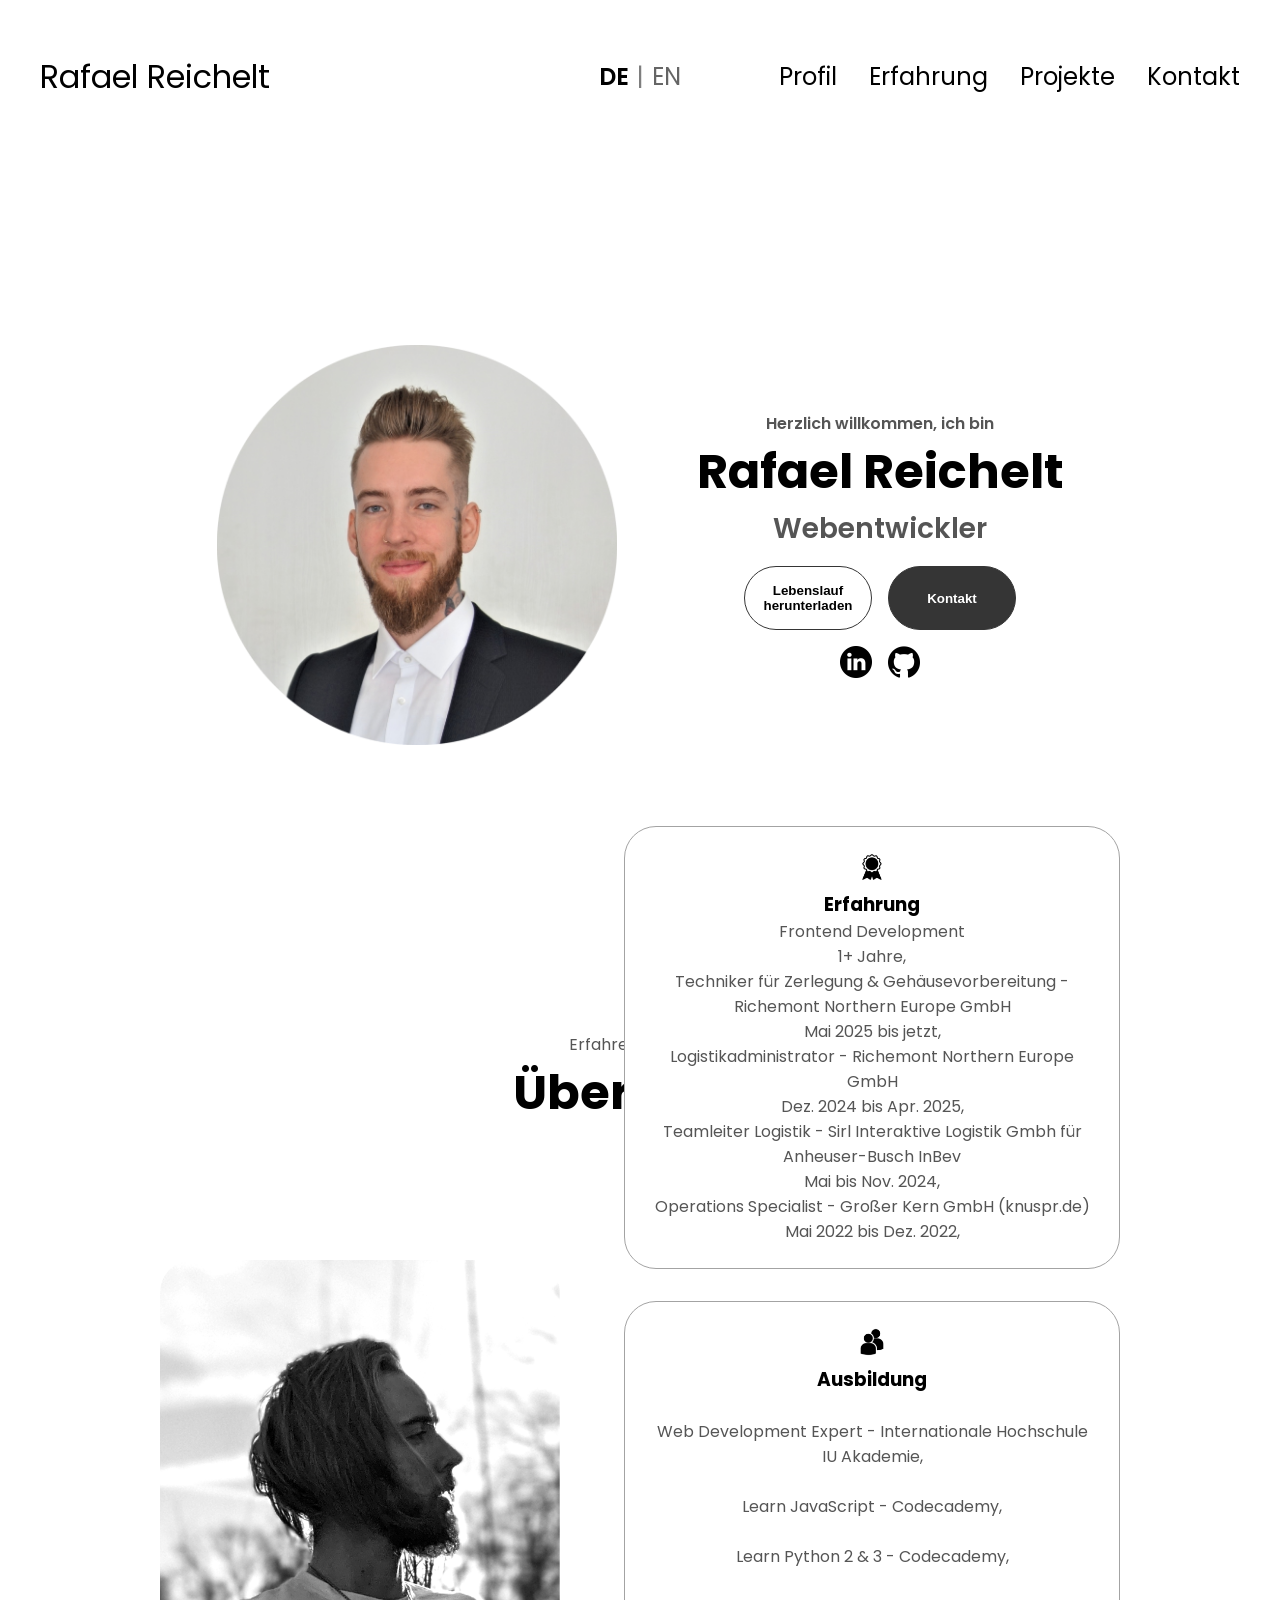
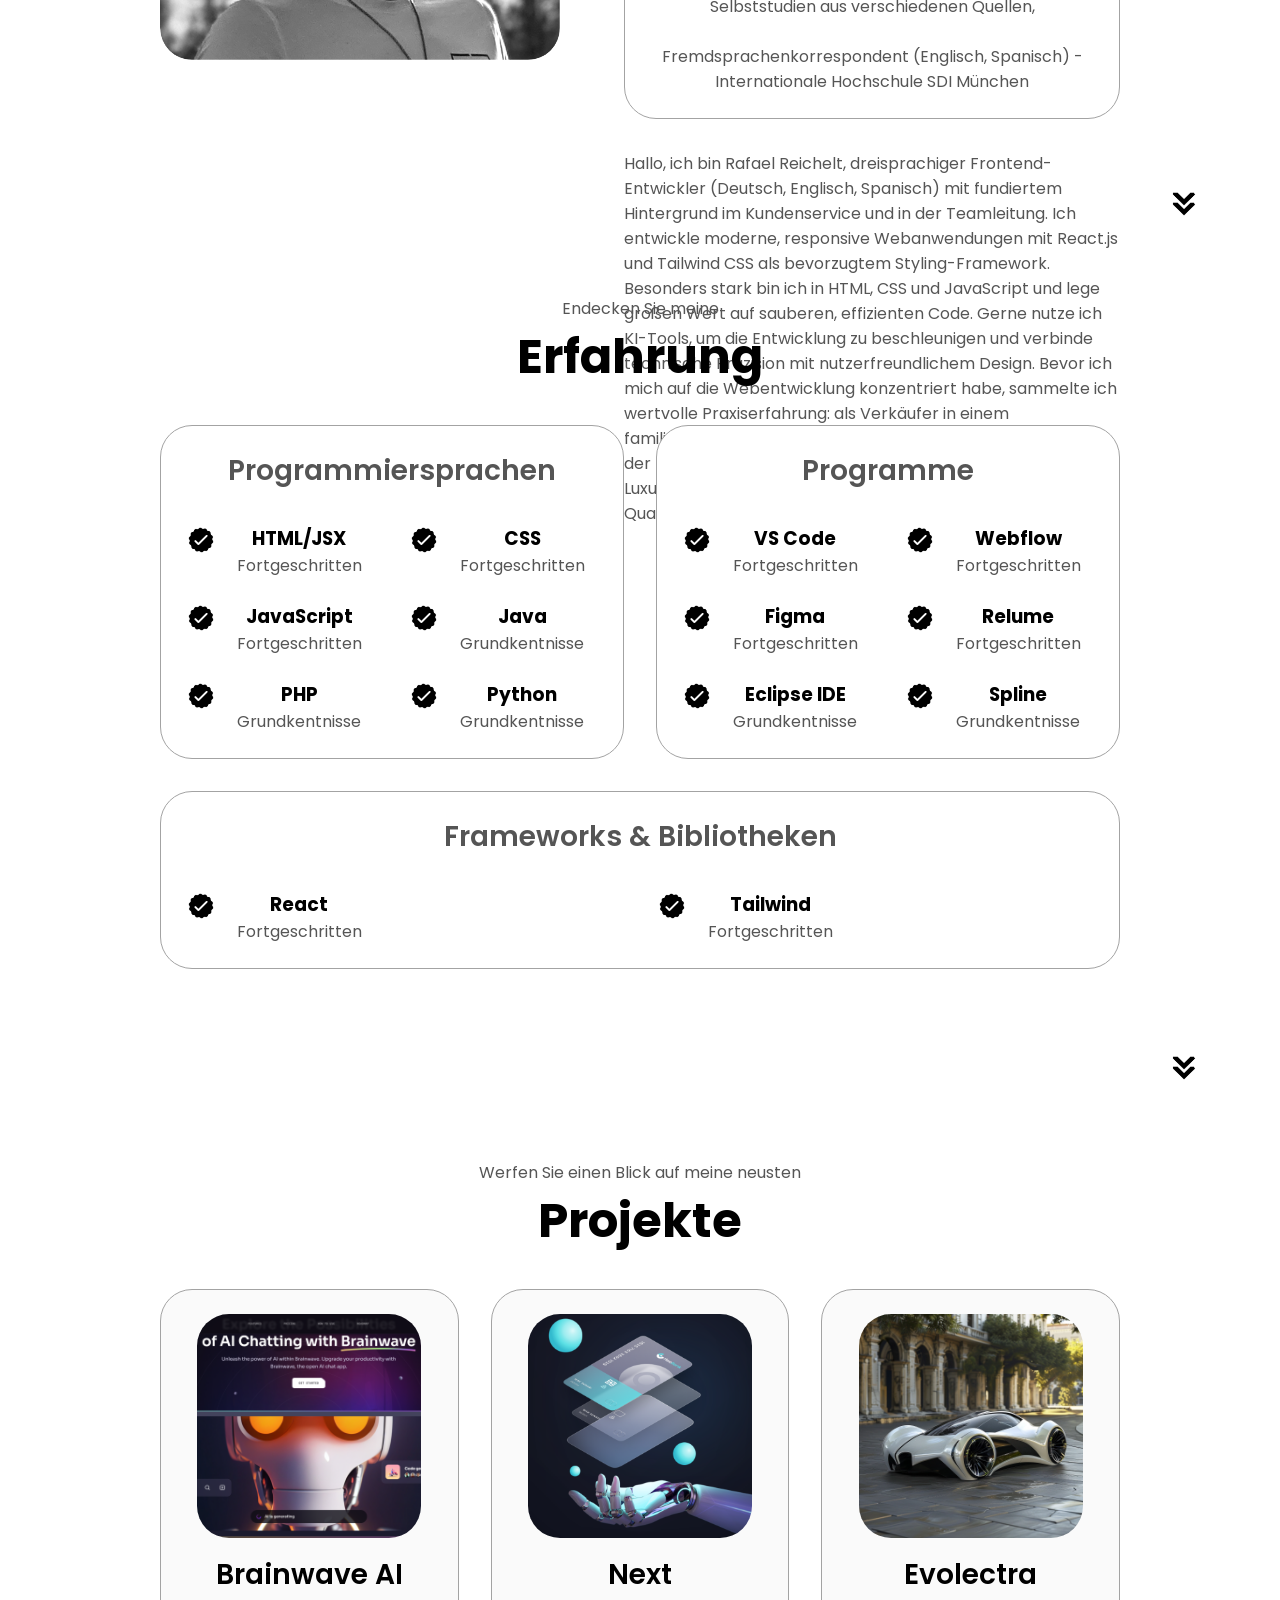
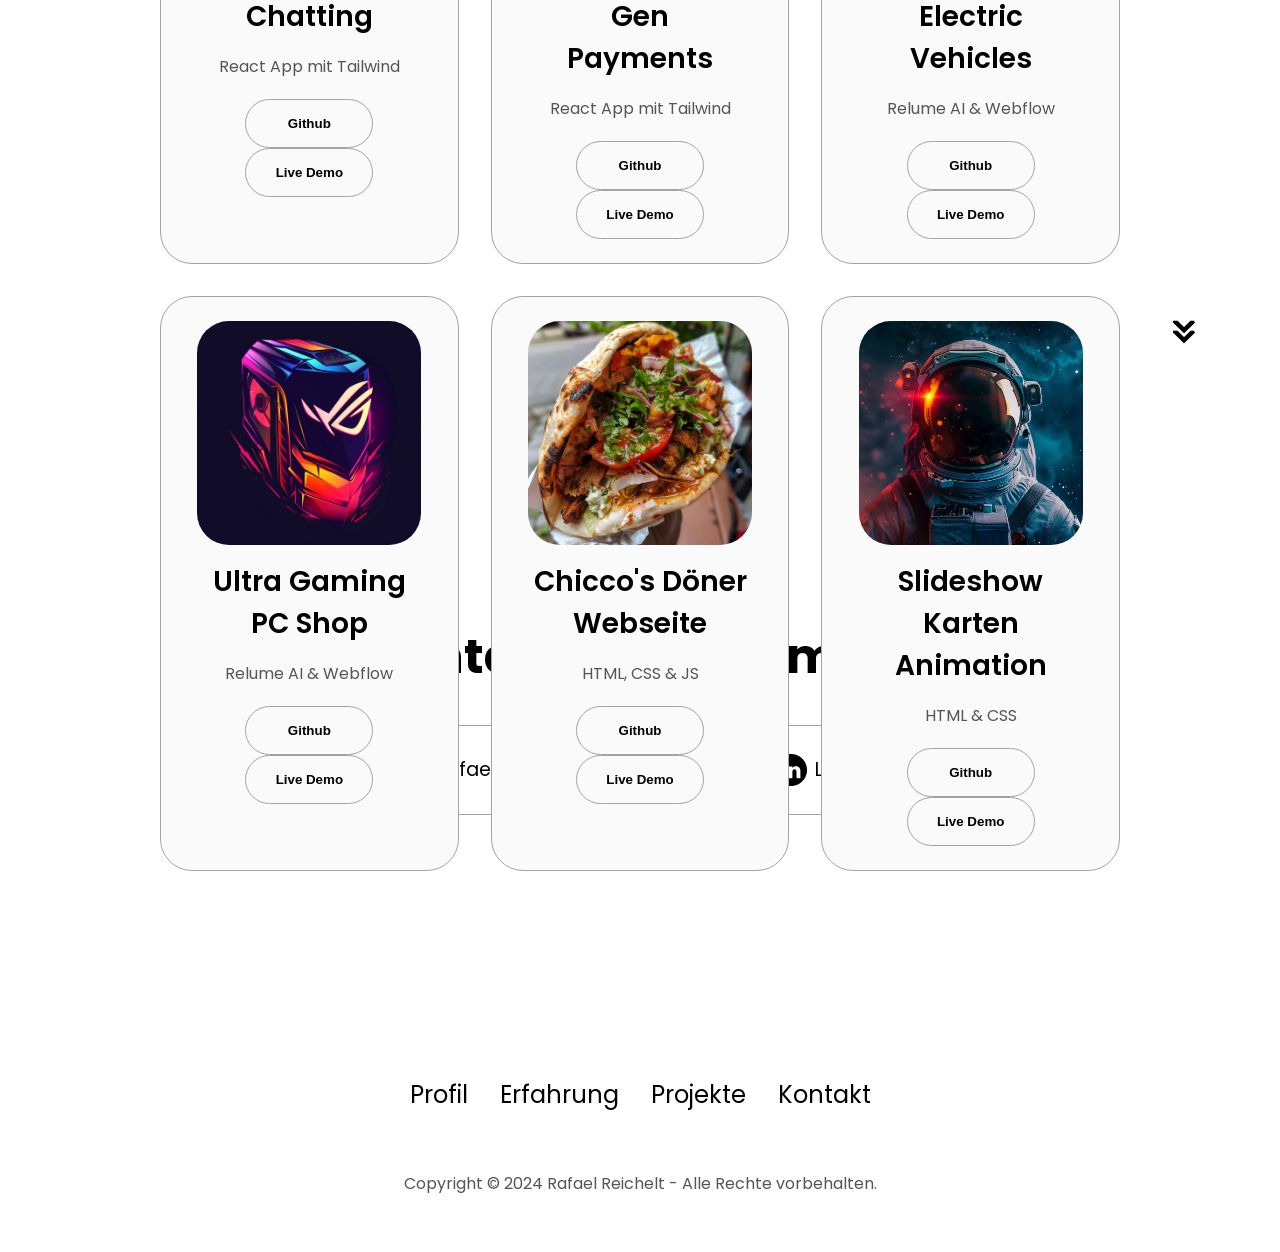
==== index-de.html @ b6e42099 "Update Experience Section DE" ====
<!DOCTYPE html>
<html lang="de">
<head>
    <meta charset="UTF-8">
    <meta name="viewport" content="width=device-width, initial-scale=1.0">
    <title>Mein Portfolio</title>
    <link rel="stylesheet" href="style.css" />
    <link rel="stylesheet" href="mediaqueries.css" />
</head>
<body>
    <nav id="desktop-nav">
        <div class="nav-left">
            <div class="logo">
                <a href="#">Rafael Reichelt</a>            
            </div>
        </div>

        <div class="nav-center">
            <div class="language-switch">
                <a href="index-de.html" class="active">DE</a>
                <span>|</span>
                <a href="index-en.html">EN</a>
            </div>
        </div>

        <div class="nav-right">
            <ul class="nav-links">
                <li><a href="#profile">Profil</a></li>
                <li><a href="#experience">Erfahrung</a></li>
                <li><a href="#projects">Projekte</a></li>
                <li><a href="#contact">Kontakt</a></li>
            </ul>
        </div>
    </nav>
    <nav id="hamburger-nav">
        <div class="nav-top">
            <div class="logo">Rafael Reichelt</div>

            <div class="hamburger-icon" onclick="toggleMenu()">
                <span></span>
                <span></span>
                <span></span>
            </div>
        </div>

        <div class="menu-links">
            <a href="#profile" onclick="toggleMenu()">Profil</a>
            <a href="#experience" onclick="toggleMenu()">Erfahrung</a>
            <a href="#projects" onclick="toggleMenu()">Projekte</a>
            <a href="#contact" onclick="toggleMenu()">Kontakt</a>

            <div class="language-switch">
                <a href="index-de.html">DE</a>
                <span>|</span>
                <a href="index-en.html">EN</a>
            </div>
        </div>
    </nav>
    <section id="profile">
        <div class="section__pic-container">
            <img src="./assets/ProfilBild.png" alt="Rafael Reichelt profile picture">
        </div>
        <div class="section__text">
            <p class="section__text__p1">Herzlich willkommen, ich bin</p>
            <h1 class="title">Rafael Reichelt</h1>
            <p class="section__text__p2">Webentwickler</p>
            <div class="btn-container">
                <button 
                 class="btn btn-color-2" 
                 onclick="window.open('./assets/')"
                 >Lebenslauf herunterladen</button>
                 <button 
                 class="btn btn-color-1" 
                 onclick="location.href='./#contact'"
                 >Kontakt</button>
            </div>
            <div id="socials-container">
                <img 
                src="./assets/linkedin.png" 
                alt="My LinkedIn profile" 
                class="icon" 
                onclick="location.href='https://www.linkedin.com/in/rafael-reichelt-0a33362b8/'">
                <img 
                src="./assets/github.png" 
                alt="My Github profile" 
                class="icon" 
                onclick="location.href='https://github.com/rafar95'">
            </div>
        </div>
    </section>
    <section id="about">
        <p class="section__text__p1">Erfahren Sie mehr</p>
        <h1 class="title">Über mich</h1>
        <div class="section-container">
            <div class="section__pic-container">
                <img 
                src="./assets/ProfilBild2.png" 
                alt="Profile picture"
                class="about-pic">
            </div>
            <div class="about-details-container">
                <div class="about-containers">
                    <div class="details-container">
                        <img 
                        src="./assets/experience.png" 
                        alt="experience icon"
                        class="icon"/>
                        <h3>Erfahrung</h3>
                        <p>Frontend Development<br>1+ Jahre,</p>
                        <p>Techniker für Zerlegung & Gehäusevorbereitung - Richemont Northern Europe GmbH<br>Mai 2025 bis jetzt,</p>
                        <p>Logistikadministrator - Richemont Northern Europe GmbH<br>Dez. 2024 bis Apr. 2025,</p>
                        <p>Teamleiter Logistik - Sirl Interaktive Logistik Gmbh für Anheuser-Busch InBev<br>Mai bis Nov. 2024,</p>
                        <p>Operations Specialist - Großer Kern GmbH (knuspr.de)<br>Mai 2022 bis Dez. 2022,</p>
                    </div>
                    <div class="details-container">
                        <img 
                        src="./assets/education.png" 
                        alt="Education icon"
                        class="icon"/>
                        <h3>Ausbildung</h3><br>
                        <p>Web Development Expert - Internationale Hochschule IU Akademie, <br><br> Learn JavaScript - Codecademy, <br><br> Learn Python 2 & 3 - Codecademy, <br><br> Selbststudien aus verschiedenen Quellen, <br><br> Fremdsprachenkorrespondent (Englisch, Spanisch) - Internationale Hochschule SDI München</p>
                    </div>
                </div>
                <div class="text-container">
                    <p>Hallo, ich bin Rafael Reichelt, dreisprachiger Frontend-Entwickler (Deutsch, Englisch, Spanisch) mit fundiertem Hintergrund im Kundenservice und in der Teamleitung. 
                        Ich entwickle moderne, responsive Webanwendungen mit React.js und Tailwind CSS als bevorzugtem Styling-Framework. 
                        Besonders stark bin ich in HTML, CSS und JavaScript und lege großen Wert auf sauberen, effizienten Code. 
                        Gerne nutze ich KI-Tools, um die Entwicklung zu beschleunigen und verbinde technische Präzision mit nutzerfreundlichem Design.
                        Bevor ich mich auf die Webentwicklung konzentriert habe, sammelte ich wertvolle Praxiserfahrung: als Verkäufer in einem familiengeführten Unternehmen in München, 
                        als Teamleiter in der Logistik und derzeit als Techniker in der Reparatur von Luxusuhren bei Richemont - mit höchstem Anspruch an Qualität und Präzision.</p>
                </div>
            </div>
        </div>
        <img 
        src="./assets/arrow.png" 
        alt="Arrow icon" 
        class="icon arrow"
        onclick="location.href='#experience'"
        />
    </section>
    <section id="experience">
        <p class="section__text__p1">Endecken Sie meine</p>
        <h1 class="title">Erfahrung</h1>
        <div class="experience-details-container">
            <div class="about-containers">
                <div class="details-container">
                    <h2 class="experience-sub-title">Programmiersprachen</h2>
                    <div class="article-container">
                        <article>
                            <img 
                            src="./assets/checkmark.png" 
                            alt="Experience icon"
                            class="icon"
                            >
                            <div>
                                <h3>HTML/JSX</h3>
                                <p>Fortgeschritten</p>
                            </div>
                        </article>
                        <article>
                            <img 
                            src="./assets/checkmark.png" 
                            alt="Experience icon"
                            class="icon"
                            >
                            <div>
                                <h3>CSS</h3>
                                <p>Fortgeschritten</p>
                            </div>
                        </article>
                        <article>
                            <img 
                            src="./assets/checkmark.png" 
                            alt="Experience icon"
                            class="icon"
                            >
                            <div>
                                <h3>JavaScript</h3>
                                <p>Fortgeschritten</p>
                            </div>
                        </article>
                        <article>
                            <img 
                            src="./assets/checkmark.png" 
                            alt="Experience icon"
                            class="icon"
                            >
                            <div>
                                <h3>Java</h3>
                                <p>Grundkentnisse</p>
                            </div>
                        </article>
                        <article>
                            <img 
                            src="./assets/checkmark.png" 
                            alt="Experience icon"
                            class="icon"
                            >
                            <div>
                                <h3>PHP</h3>
                                <p>Grundkentnisse</p>
                            </div>
                        </article>
                        <article>
                            <img 
                            src="./assets/checkmark.png" 
                            alt="Experience icon"
                            class="icon"
                            >
                            <div>
                                <h3>Python</h3>
                                <p>Grundkentnisse</p>
                            </div>
                        </article>
                    </div>
                </div>
                <div class="details-container">
                    <h2 class="experience-sub-title">Programme</h2>
                    <div class="article-container">
                        <article>
                            <img 
                            src="./assets/checkmark.png" 
                            alt="Experience icon"
                            class="icon"
                            >
                            <div>
                                <h3>VS Code</h3>
                                <p>Fortgeschritten</p>
                            </div>
                        </article>
                        <article>
                            <img 
                            src="./assets/checkmark.png" 
                            alt="Experience icon"
                            class="icon"
                            >
                            <div>
                                <h3>Webflow</h3>
                                <p>Fortgeschritten</p>
                            </div>
                        </article>
                        <article>
                            <img 
                            src="./assets/checkmark.png" 
                            alt="Experience icon"
                            class="icon"
                            >
                            <div>
                                <h3>Figma</h3>
                                <p>Fortgeschritten</p>
                            </div>
                        </article>
                        <article>
                            <img 
                            src="./assets/checkmark.png" 
                            alt="Experience icon"
                            class="icon"
                            >
                            <div>
                                <h3>Relume</h3>
                                <p>Fortgeschritten</p>
                            </div>
                        </article>
                        <article>
                            <img 
                            src="./assets/checkmark.png" 
                            alt="Experience icon"
                            class="icon"
                            >
                            <div>
                                <h3>Eclipse IDE</h3>
                                <p>Grundkentnisse</p>
                            </div>
                        </article>
                        <article>
                            <img 
                            src="./assets/checkmark.png" 
                            alt="Experience icon"
                            class="icon"
                            >
                            <div>
                                <h3>Spline</h3>
                                <p>Grundkentnisse</p>
                            </div>
                        </article>
                    </div>
                </div>
                <div class="details-container">
                    <h2 class="experience-sub-title">Frameworks & Bibliotheken</h2>
                    <div class="article-container">
                        <article>
                            <img 
                            src="./assets/checkmark.png" 
                            alt="Experience icon"
                            class="icon"
                            >
                            <div>
                                <h3>React</h3>
                                <p>Fortgeschritten</p>
                            </div>
                        </article>
                        <article>
                            <img 
                            src="./assets/checkmark.png" 
                            alt="Experience icon"
                            class="icon"
                            >
                            <div>
                                <h3>Tailwind</h3>
                                <p>Fortgeschritten</p>
                            </div>
                        </article>
                    </div>
                </div>
            </div>
        </div>
        <img 
        src="./assets/arrow.png" 
        alt="Arrow icon" 
        class="icon arrow"
        onclick="location.href='#projects'"/>
    </section>
    <section id="projects">
        <p class="section__text__p1">Werfen Sie einen Blick auf meine neusten</p>
        <h1 class="title">Projekte</h1>
        <div class="experience-details-container">
            <div class="about-containers">
                <div class="details-container-project color-container">
                    <div class="article-container">
                        <img 
                        src="./assets/Brainwave.png" 
                        alt="Project 1" 
                        class="project-img"
                        />
                    </div>
                    <h2 class="experience-sub-title project-title">Brainwave AI Chatting</h2>
                    <p class="ki-text">React App mit Tailwind</p>
                    <div class="button-container">
                        <button class="btn btn-color-2 project-btn" 
                        onclick="location.href='https://github.com/rafar95/React_Project'">
                            Github
                        </button>
                        <button class="btn btn-color-2 project-btn" 
                        onclick="location.href='https://brainwave-by-rafael.de/'">
                            Live Demo
                        </button>
                    </div>
                    </div>
                <div class="details-container-project color-container">
                    <div class="article-container">
                        <img 
                        src="./assets/NexGenPayments.png" 
                        alt="Project 1" 
                        class="project-img"
                        />
                    </div>
                    <h2 class="experience-sub-title project-title">Next <br>Gen<br> Payments</h2>
                    <p class="ki-text">React App mit Tailwind</p>
                    <div class="button-container">
                        <button class="btn btn-color-2 project-btn" 
                        onclick="location.href='https://github.com/rafar95/React_Project'">
                            Github
                        </button>
                        <button class="btn btn-color-2 project-btn" 
                        onclick="location.href='https://rafael-reichelt.de/'">
                            Live Demo
                        </button>
                    </div>
                    </div>
                <div class="details-container-project color-container">
                    <div class="article-container">
                        <img 
                        src="./assets/evolectra.webp" 
                        alt="Project 1" 
                        class="project-img"
                        />
                    </div>
                    <h2 class="experience-sub-title project-title">Evolectra Electric Vehicles</h2>
                    <p class="ki-text">Relume AI & Webflow</p>
                    <div class="button-container">
                        <button class="btn btn-color-2 project-btn" 
                        onclick="location.href='https://github.com/rafar95/Relume-AI-PC-Shop'">
                            Github
                        </button>
                        <button class="btn btn-color-2 project-btn" 
                        onclick="location.href='https://evolectra.de/'">
                            Live Demo
                        </button>
                    </div>
                    </div>
                <div class="details-container-project color-container">
                <div class="article-container">
                    <img 
                    src="./assets/Shop.webp" 
                    alt="Project 1" 
                    class="project-img"
                    />
                </div>
                <h2 class="experience-sub-title project-title">Ultra Gaming PC Shop</h2>
                <p class="ki-text">Relume AI & Webflow</p>
                <div class="button-container">
                    <button class="btn btn-color-2 project-btn" 
                    onclick="location.href='https://github.com/rafar95/Relume-AI-PC-Shop'">
                        Github
                    </button>
                    <button class="btn btn-color-2 project-btn" 
                    onclick="location.href='https://ultragaming.shop/'">
                        Live Demo
                    </button>
                </div>
                </div>
                <div class="details-container-project color-container">
                    <div class="article-container">
                        <img 
                        src="./assets/Kebab.webp" 
                        alt="Project 1" 
                        class="project-img"
                        />
                    </div>
                    <h2 class="experience-sub-title project-title">Chicco's Döner Webseite</h2>
                    <p class="ki-text">HTML, CSS & JS</p>
                    <div class="button-container">
                        <button class="btn btn-color-2 project-btn" 
                        onclick="location.href='https://github.com/rafar95/doener-shop'">
                            Github
                        </button>
                        <button class="btn btn-color-2 project-btn" 
                        onclick="location.href='https://test-doener.netlify.app/'">
                            Live Demo
                        </button>
                    </div>
                </div>
                <div class="details-container-project color-container">
                <div class="article-container">
                    <img 
                    src="./assets/Astro.jpg" 
                    alt="Project 2" 
                    class="project-img"
                    />
                </div>
                <h2 class="experience-sub-title project-title">Slideshow Karten Animation</h2>
                <p class="animation">HTML & CSS</p>
                <div class="button-container">
                    <button class="btn btn-color-2 project-btn" 
                    onclick="location.href='https://github.com/rafar95/Slide-Show-Website'">
                        Github
                    </button>
                    <button class="btn btn-color-2 project-btn" 
                    onclick="location.href='https://slideshow-project.netlify.app/'">
                        Live Demo
                    </button>
                </div>
                </div>
            </div>
        </div>
        <img 
        src="./assets/arrow.png" 
        alt="Arrow icon" 
        class="icon arrow"
        onclick="location.href='#contact'"
        />
    </section>
    <section id="contact">
        <p class="section__text__p1">Setzen Sie sich in Verbindung</p>
        <h1 class="title">Kontaktieren Sie mich</h1>
        <div class="contact-info-upper-container">
            <div class="contact-info-container">
                <img 
                src="./assets/email.png"
                alt="Email icon" 
                class="icon contact-icon email-icon"
                />
                <p><a href="mailto:examplemail@gmail.com">rafael.reichelt@protonmail.com</a></p>
            </div>
            <div class="contact-info-container">
                <img 
                src="./assets/linkedin.png"
                alt="LinkedIn icon" 
                class="icon contact-icon"
                />
                <p><a href="https://www.linkedin.com/in/rafael-reichelt-0a33362b8/">LinkedIn</a></p>
            </div>
        </div>
    </section>
    <footer>
        <nav>
            <div class="nav-links-container">
                <ul class="nav-links">
                    <li><a href="#about">Profil</a></li>
                    <li><a href="#experience">Erfahrung</a></li>
                    <li><a href="#projects">Projekte</a></li>
                    <li><a href="#contact">Kontakt</a></li>
                </ul>
            </div>
        </nav>
        <p>Copyright &#169; 2024 Rafael Reichelt - Alle Rechte vorbehalten.</p>
    </footer>
    <script src="script.js"></script> 
</body>
</html>
---- style.css ----
/* GENERAL */

@import url('https://fonts.googleapis.com/css2?family=Poppins:wght@300;400;500;600&display=swap');

* {
    margin: 0;
    padding: 0;
}

body {
    font-family: "Poppins", sans-serif;
}

html {
    scroll-behavior: smooth;
}

p {
    color: rgb(85, 85, 85);
}

/* TRANSITION */

a, 
.btn {
    transition: all 300ms ease;
}

/* DESKTOP NAV */

nav {
  display: grid;
  grid-template-columns: 1fr auto 1fr;
  align-items: center;
  height: 17vh;
  padding: 0 40px;
}

.nav-left,
.nav-center,
.nav-right {
  display: flex;
  align-items: center;
  height: 100%;
}

.nav-left {
  justify-self: start;
}

.nav-center {
  justify-self: center;
}

.nav-right {
  justify-self: end;
}

.logo {
  display: flex;
  align-items: center;
  height: 100%;
  font-size: 2rem;
}

.logo a {
  display: flex;
  align-items: center;
  height: 100%;
  text-decoration: none;
  color: black;
}

.nav-links {
  display: flex;
  align-items: center;
  gap: 2rem;
  list-style: none;
  font-size: 1.5rem;
  height: 100%;
}

.nav-links li {
  display: flex;
  align-items: center;
  height: 100%;
}

.nav-links a {
  display: flex;
  align-items: center;
  height: 100%;
}

.language-switch {
  display: flex;
  align-items: center;
  gap: 8px;
  font-size: 1.5rem;
  height: 100%;
}

.language-switch span {
  opacity: 0.5;
}

.language-switch a {
  display: flex;
  align-items: center;
  height: 100%;
  text-decoration: none;
  color: black;
  opacity: 0.6;
  transition: 0.2s;
}

.language-switch a:hover {
  color: grey;
}

.language-switch a.active {
  opacity: 1;
  font-weight: 600;
}

a {
  color: black;
  text-decoration: none;
}

a:hover {
  color: grey;
  text-decoration: underline;
  text-underline-offset: 1rem;
  text-decoration-color: rgb(181,181,181);
}

.nav-left a:hover {
  color: black;
  text-decoration: none;
}

#hamburger-nav {
  display: none;
}

/* Hamburger Nav */

#hamburger-nav .nav-top {
  display: flex;
  justify-content: space-between;
  align-items: center;
  width: 100%;
  padding: 20px;
  box-sizing: border-box;
}

#hamburger-nav .logo {
  font-size: 1.5rem;
  white-space: nowrap;
}

.hamburger-icon {
  display: flex;
  flex-direction: column;
  justify-content: space-between;
  height: 20px;
  width: 25px;
  cursor: pointer;
  margin-left: auto; /* 🔥 sorgt für rechtsbündig */
}

.hamburger-icon span {
  width: 100%;
  height: 2px;
  background-color: black;
  transition: all 0.3s ease-in-out;
}

.menu-links {
  position: absolute;   /* 🔥 wichtig */
  top: 70px;            /* unter Navbar */
  right: 0;

  display: flex;
  flex-direction: column;
  align-items: center;
  gap: 1.2rem;

  background: white;
  width: 100%;

  max-height: 0;
  overflow: hidden;
  transition: max-height 0.3s ease-in-out;

  padding: 0;

  z-index: 999;         /* 🔥 DAS ist der Fix */
}

.menu-links.open {
  max-height: 500px;
  padding: 20px 0;
}

.menu-links a {
  font-size: 1.3rem;
  text-decoration: none;
  color: black;
}

.menu-links .language-switch {
  display: flex;
  gap: 8px;
  margin-top: 10px;
}

.menu-links .language-switch a {
  opacity: 0.6;
}

.menu-links .language-switch a.active {
  opacity: 1;
  font-weight: 600;
}

.hamburger-icon.open span:first-child {
  transform: rotate(45deg) translate(5px, 5px);
}

.hamburger-icon.open span:nth-child(2) {
  opacity: 0;
}

.hamburger-icon.open span:last-child {
  transform: rotate(-45deg) translate(5px, -5px);
}

section {
    padding-top: 4vh;
    height: 96vh;
    margin: 0 10rem;
    box-sizing: border-box;
    min-height: fit-content;
}

.section-container {
    display: flex;
}

/* PROFILE SECTION */

#profile {
    display: flex;
    justify-content: center;
    gap: 5rem;
    height: 80vh;
}

.section__pic-container {
    display: flex;
    height: 400px;
    width: 400px;
    margin: auto 0;
}

.section__text {
    align-self: center;
    text-align: center;
}

.section__text p {
    font-weight: 600;
}

.section__text__p1 {
    text-align: center;
}

.section__text__p2 {
    font-size: 1.75rem;
    margin-bottom: 1rem;
}

.title {
    font-size: 3rem;
    text-align: center;
}

#socials-container {
    display: flex;
    justify-content: center;
    margin-top: 1rem;
    gap: 1rem;
}

/* ICONS */

.icon {
    cursor: pointer;
    height: 2rem;
}

/* BUTTONS */

.btn-container {
    display: flex;
    justify-content: center;
    gap: 1rem;
}

.btn {
    font-weight: 600;
    transform: all 300 ms ease;
    padding: 1rem;
    width: 8rem;
    border-radius: 2rem;
}

.btn-color-1, .btn-color-2 {
    border: rgb(53, 53, 53) 0.1rem solid;
}

.btn-color-1:hover,
.btn-color-2:hover {
    cursor: pointer;
}

.btn-color-1,
.btn-color-2:hover {
    background: rgb(53, 53, 53);
    color: white;
}

.btn-color-1:hover {
    background: rgb(109, 106, 106);
}
.btn-color-2 {
    background: none;
}

.btn-color-2:hover {
    border: rgb(255, 255, 255) 0.1rem solid;
}

.btn-container {
    gap: 1rem;
}

/* ABOUT SECTION */

#about {
    position: relative;
}

.about-containers {
    gap: 2rem;
    margin-bottom: 2rem;
    margin-top: 2rem;
}

.about-details-container {
    justify-content: center;
    flex-direction: column;
}

.about-containers, .about-details-container {
    display: flex;
}

.about-pic {
    border-radius: 2rem;
}

.arrow {
    position: absolute;
    right: -5rem;
    bottom: 2.5rem;
}

.details-container {
    padding: 1.5rem;
    flex: 1;
    background: white;
    border-radius: 2rem;
    border: rgb(53, 53, 53) 0.1rem solid;
    border-color: rgb(163, 163, 163);
    text-align: center;
}

.details-container-project {
    padding: 1.5rem;
    flex: 1;
    background: white;
    border-radius: 2rem;
    border: rgb(53, 53, 53) 0.1rem solid;
    border-color: rgb(163, 163, 163);
    text-align: center;
}

.details-container-project:hover {
    background-color: #e0e0e0;
}

.section-container {
    gap: 4rem;
    height: 80%;
}

.section__pic-container {
    height: 400px;
    width: 400px;
    margin: auto 0;
}

/* EXPERIENCE SECTION */

#experience {
    position: relative;
}

.experience-sub-title {
    color: rgb(85, 85, 85);
    font-weight: 600;
    font-size: 1.75rem;
    margin-bottom: 2rem;
}

.experience-details-container {
    display: flex;
    justify-content: center;
    flex-direction: column;
}

#experience .article-container {
    display: grid;
    grid-template-columns: repeat(2, 1fr);
    gap: 1.5rem 2rem;
}

#projects .article-container {
    display: flex;
    justify-content: center;
    align-items: center;
}

.project-img {
    display: block;
    margin: 0 auto;
}

article {
    display: flex;
    gap: 0.75rem;
    width: 100%;
}

article .icon {
    cursor: default;
}

article div {
    min-width: 140px;
}
/* PROJECTS SECTION */

#projects {
    position: relative;
}

.color-container {
    border-color: rgb(163, 163, 163);
    background: rgb(250, 250, 250);
}

.project-img {
    border-radius: 2rem;
    width: 90%;
    height: 90%;
}

.project-title {
    margin: 1rem;
    color: black;
}

.project-btn {
    color: black;
    border-color: rgb(163, 163, 163);
}

.ki-text {
    margin-bottom: 20px;
}

.animation {
    margin-bottom: 20px;
}

.spline-text {
    margin-bottom: 20px;
}

/* CONTACT */

#contact {
    display: flex;
    justify-content: center;
    flex-direction: column;
    height: 70vh;
}

.contact-info-upper-container {
    display: flex;
    justify-content: center;
    border-radius: 2rem;
    border: rgb(53, 53, 53) 0.1rem solid;
    border-color: rgb(163, 163, 163);
    background: (250, 250, 250);
    margin: 2rem auto;
    padding: 0.5rem;
}

.contact-info-container {
    display: flex;
    align-items: center;
    justify-content: center;
    gap: 0.5rem;
    margin: 1rem;
}

.contact-info-container {
    font-size: larger;
}

.contact-icon {
    cursor: default;
}

.email-icon {
    height: 2.5rem;
}

/* FOOTER SECTION */

footer {
    height: 26vh;
    margin: 0 1rem;
}

footer p {
    text-align: center;
}

footer nav {
  display: flex;
  justify-content: center;
}
---- mediaqueries.css ----
@media screen and (max-width: 1400px) {
    #profile {
        height: 83vh;
        margin-bottom: 6rem;
    }
    .about-containers {
        flex-wrap: wrap;
    }
}

@media screen and (max-width: 1200px) {
    #desktop-nav {
        display: none;
    }
    #hamburger-nav {
        display: block;
    }
    #experience, .experience-details-container {
        margin-top: 2rem;
    }
    #profile, .section-container {
        display: block;
    }
    .arrow {
        display: none;
    }
    section, .section-container {
        height: fit-content;
    }
    section {
        margin: 0 5%;
    }
    .section__pic-container {
        width: 275px;
        height: 275px;
        margin: 0 auto 2rem;
    }
    .about-containers {
        margin-top: 0;
    }
}

@media screen and (max-width: 600px) {
    #contact, footer {
        height: 40vh;
    }
    #profile {
        height: 83vh;
        margin-bottom: 0;
    }
    article {
        font-size: 1rem;
    }
    footer nav {
        height: fit-content;
        margin-bottom: 2rem;
    }
    .about-containers, .contact-info-upper-container, .btn-container {
        flex-wrap: wrap;
    }
    .contact-info-container {
        margin: 0;
    }
    .contact-info-container p, .nav-links li a {
        font-size: 1rem;
    }
    .experience-sub-title {
        font-size: 1.25rem;
    }
    .logo {
        font-size: 1.5rem;
    }
    .nav-links {
        flex-direction: column;
        gap: 0.5rem;
        text-align: center;
    }
    .section__pic-container {
        width: auto;
        height: 46vw;
        justify-content: center;
    }
    .section__text__p2 {
        font-size: 1.25rem;
    }
    .title {
        font-size: 2rem;
    }
    .text-container {
        text-align: justify;
    }
}
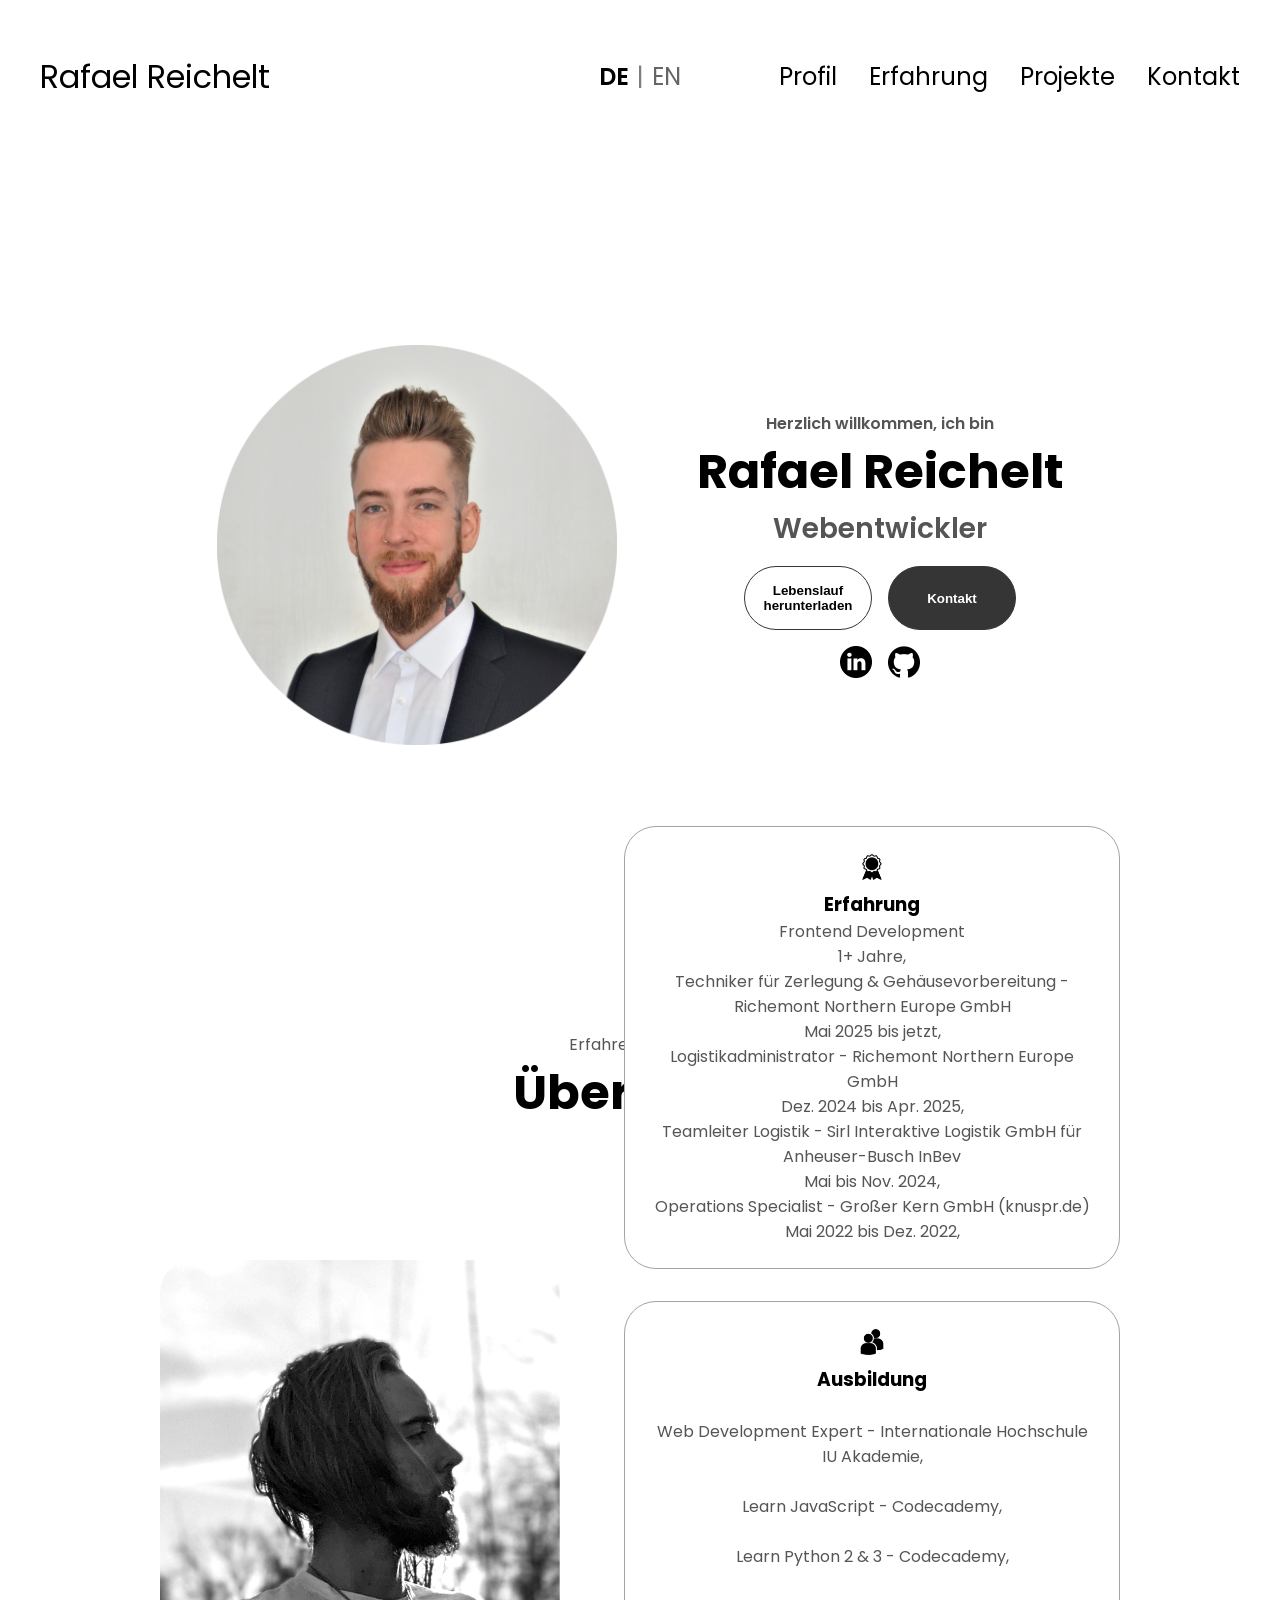
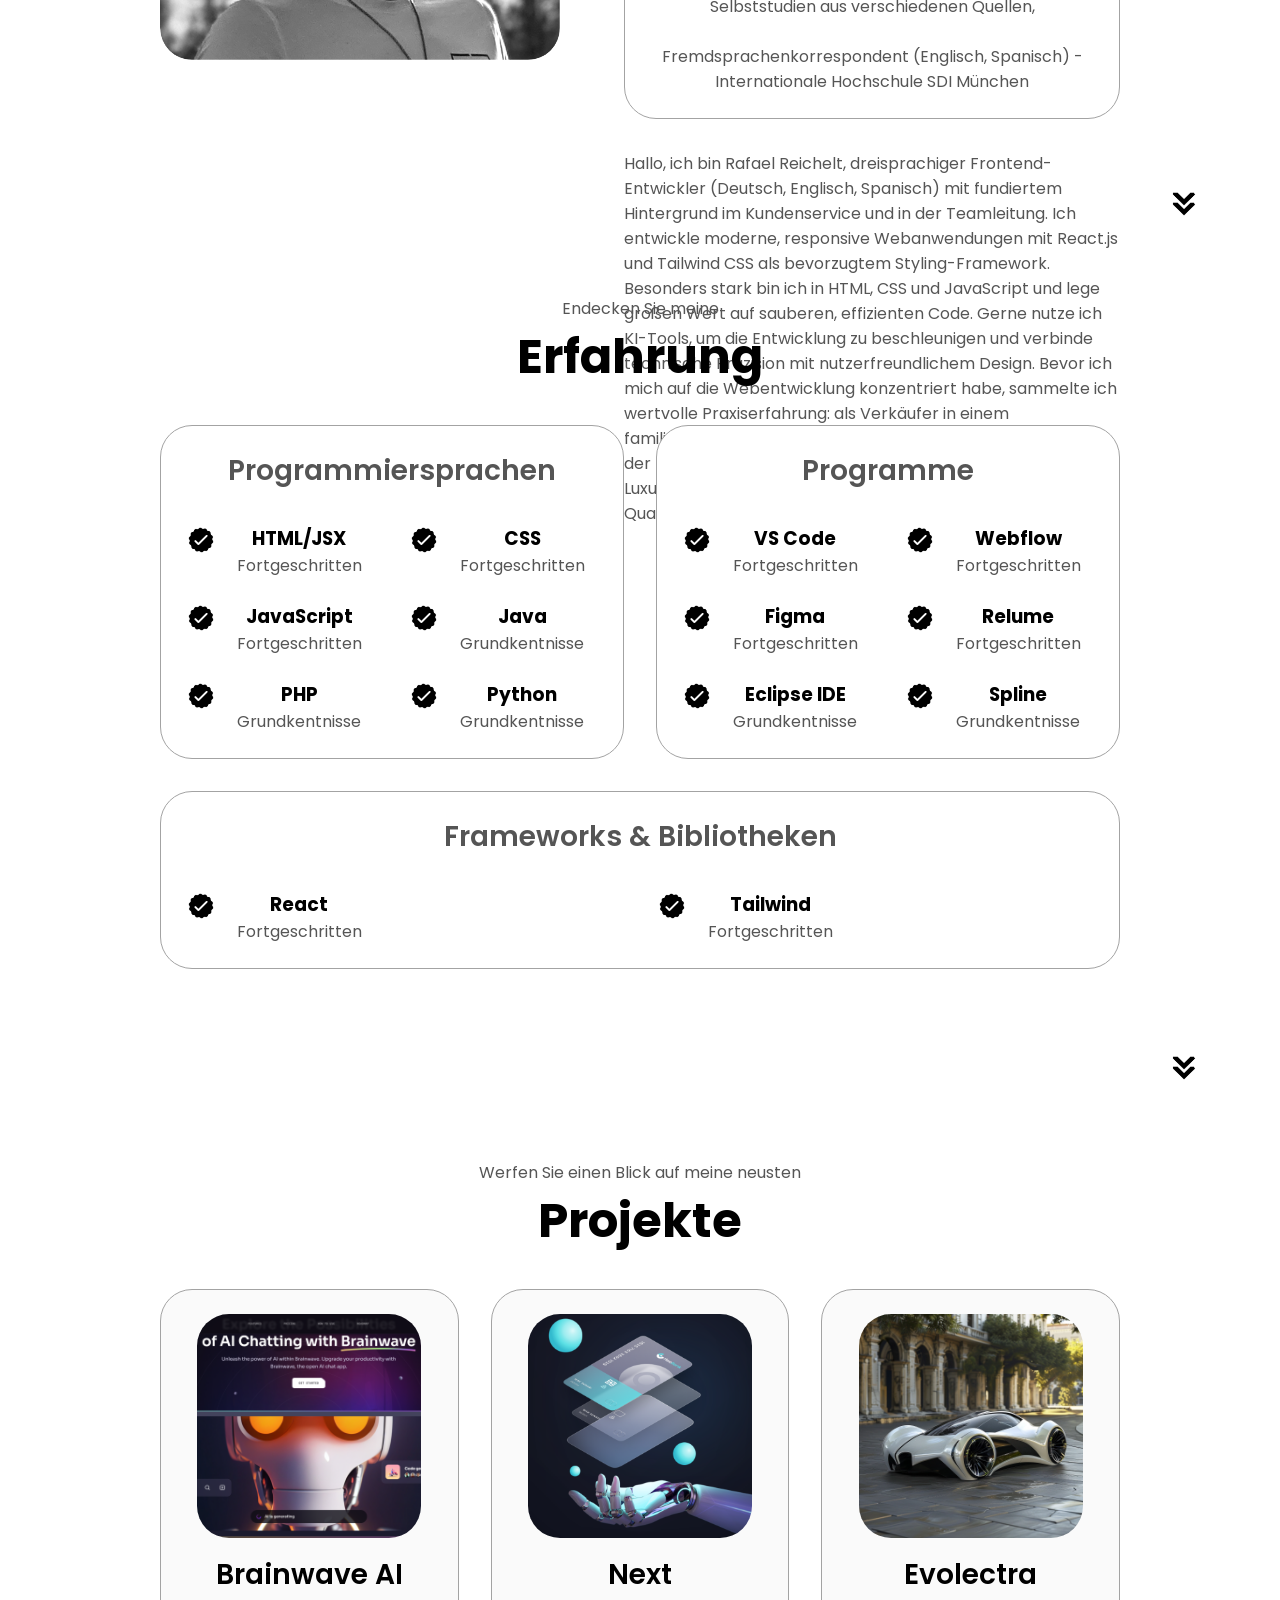
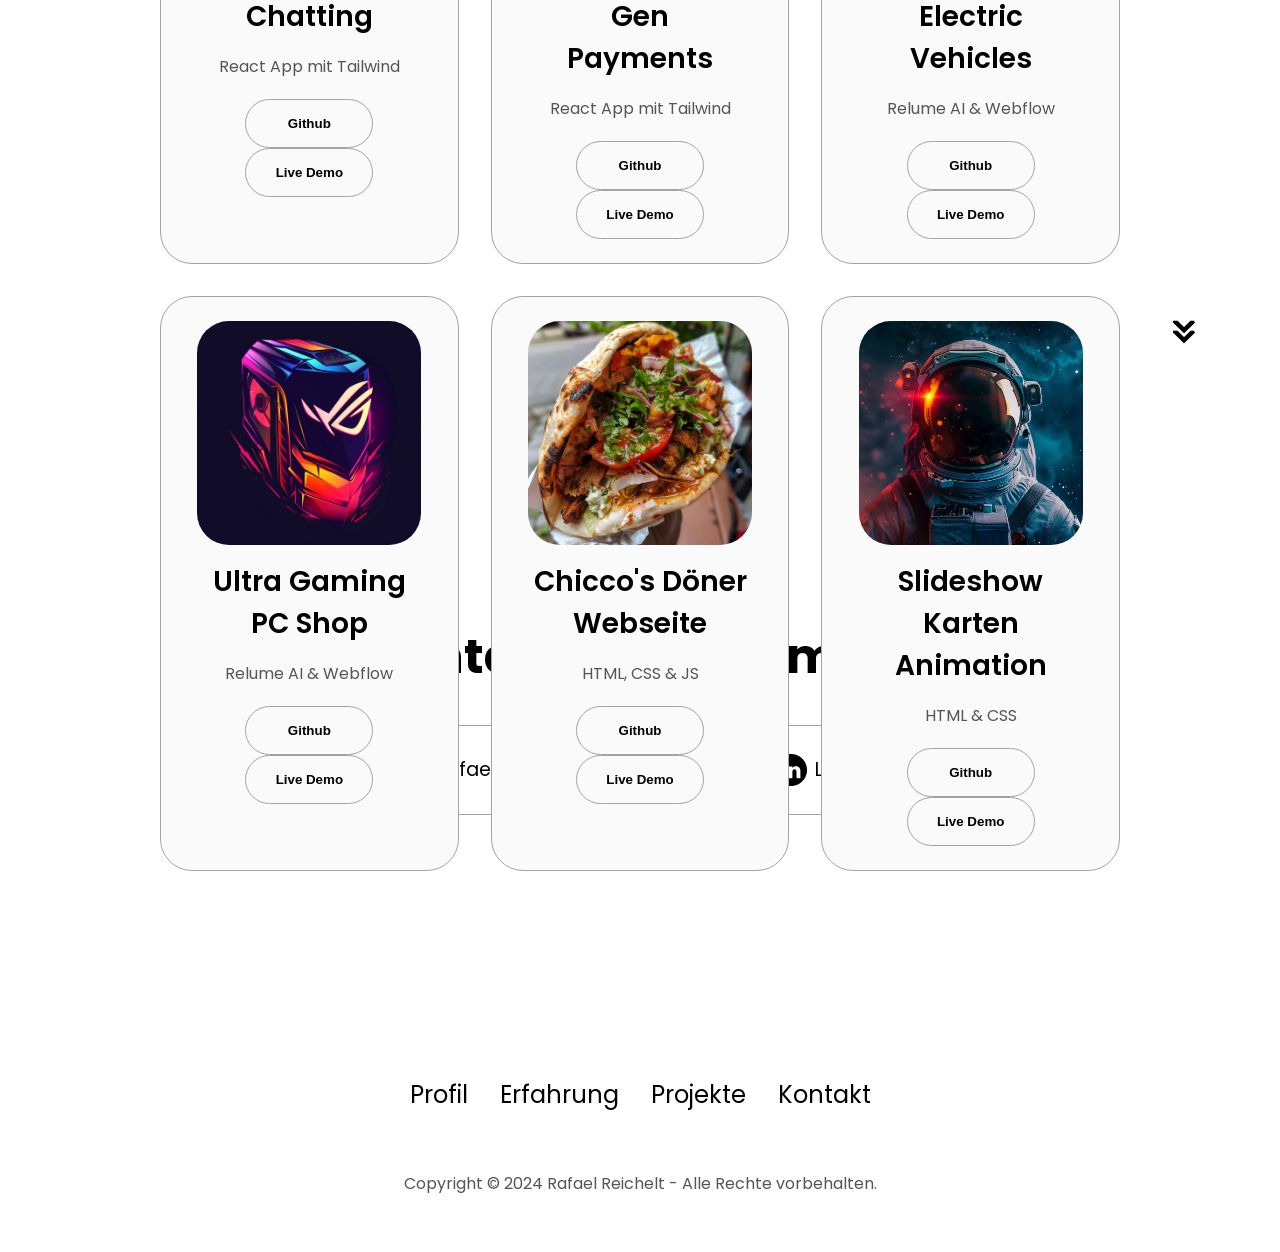
==== commit 891b318f: "Mobile Version Fix" ====
--- a/index-de.html
+++ b/index-de.html
@@ -109,7 +109,7 @@
                         <p>Frontend Development<br>1+ Jahre,</p>
                         <p>Techniker für Zerlegung & Gehäusevorbereitung - Richemont Northern Europe GmbH<br>Mai 2025 bis jetzt,</p>
                         <p>Logistikadministrator - Richemont Northern Europe GmbH<br>Dez. 2024 bis Apr. 2025,</p>
-                        <p>Teamleiter Logistik - Sirl Interaktive Logistik Gmbh für Anheuser-Busch InBev<br>Mai bis Nov. 2024,</p>
+                        <p>Teamleiter Logistik - Sirl Interaktive Logistik GmbH für Anheuser-Busch InBev<br>Mai bis Nov. 2024,</p>
                         <p>Operations Specialist - Großer Kern GmbH (knuspr.de)<br>Mai 2022 bis Dez. 2022,</p>
                     </div>
                     <div class="details-container">
--- a/style.css
+++ b/style.css
@@ -167,7 +167,7 @@
   height: 20px;
   width: 25px;
   cursor: pointer;
-  margin-left: auto; /* 🔥 sorgt für rechtsbündig */
+  margin-left: auto; 
 }
 
 .hamburger-icon span {
@@ -178,8 +178,8 @@
 }
 
 .menu-links {
-  position: absolute;   /* 🔥 wichtig */
-  top: 70px;            /* unter Navbar */
+  position: absolute;   
+  top: 70px;            
   right: 0;
 
   display: flex;
@@ -196,7 +196,7 @@
 
   padding: 0;
 
-  z-index: 999;         /* 🔥 DAS ist der Fix */
+  z-index: 999;         
 }
 
 .menu-links.open {
@@ -557,3 +557,5 @@
   display: flex;
   justify-content: center;
 }
+
+/*TEST*/
--- a/mediaqueries.css
+++ b/mediaqueries.css
@@ -38,6 +38,25 @@
     .about-containers {
         margin-top: 0;
     }
+}
+
+@media (max-width: 768px) {
+
+  #experience .article-container {
+    grid-template-columns: 1fr;
+  }
+
+  /* 🔥 HIER IST DER WICHTIGE TEIL */
+  #experience article {
+    flex-direction: column;
+    align-items: center;
+    text-align: center;
+  }
+
+  #experience article div {
+    text-align: center;
+  }
+
 }
 
 @media screen and (max-width: 600px) {
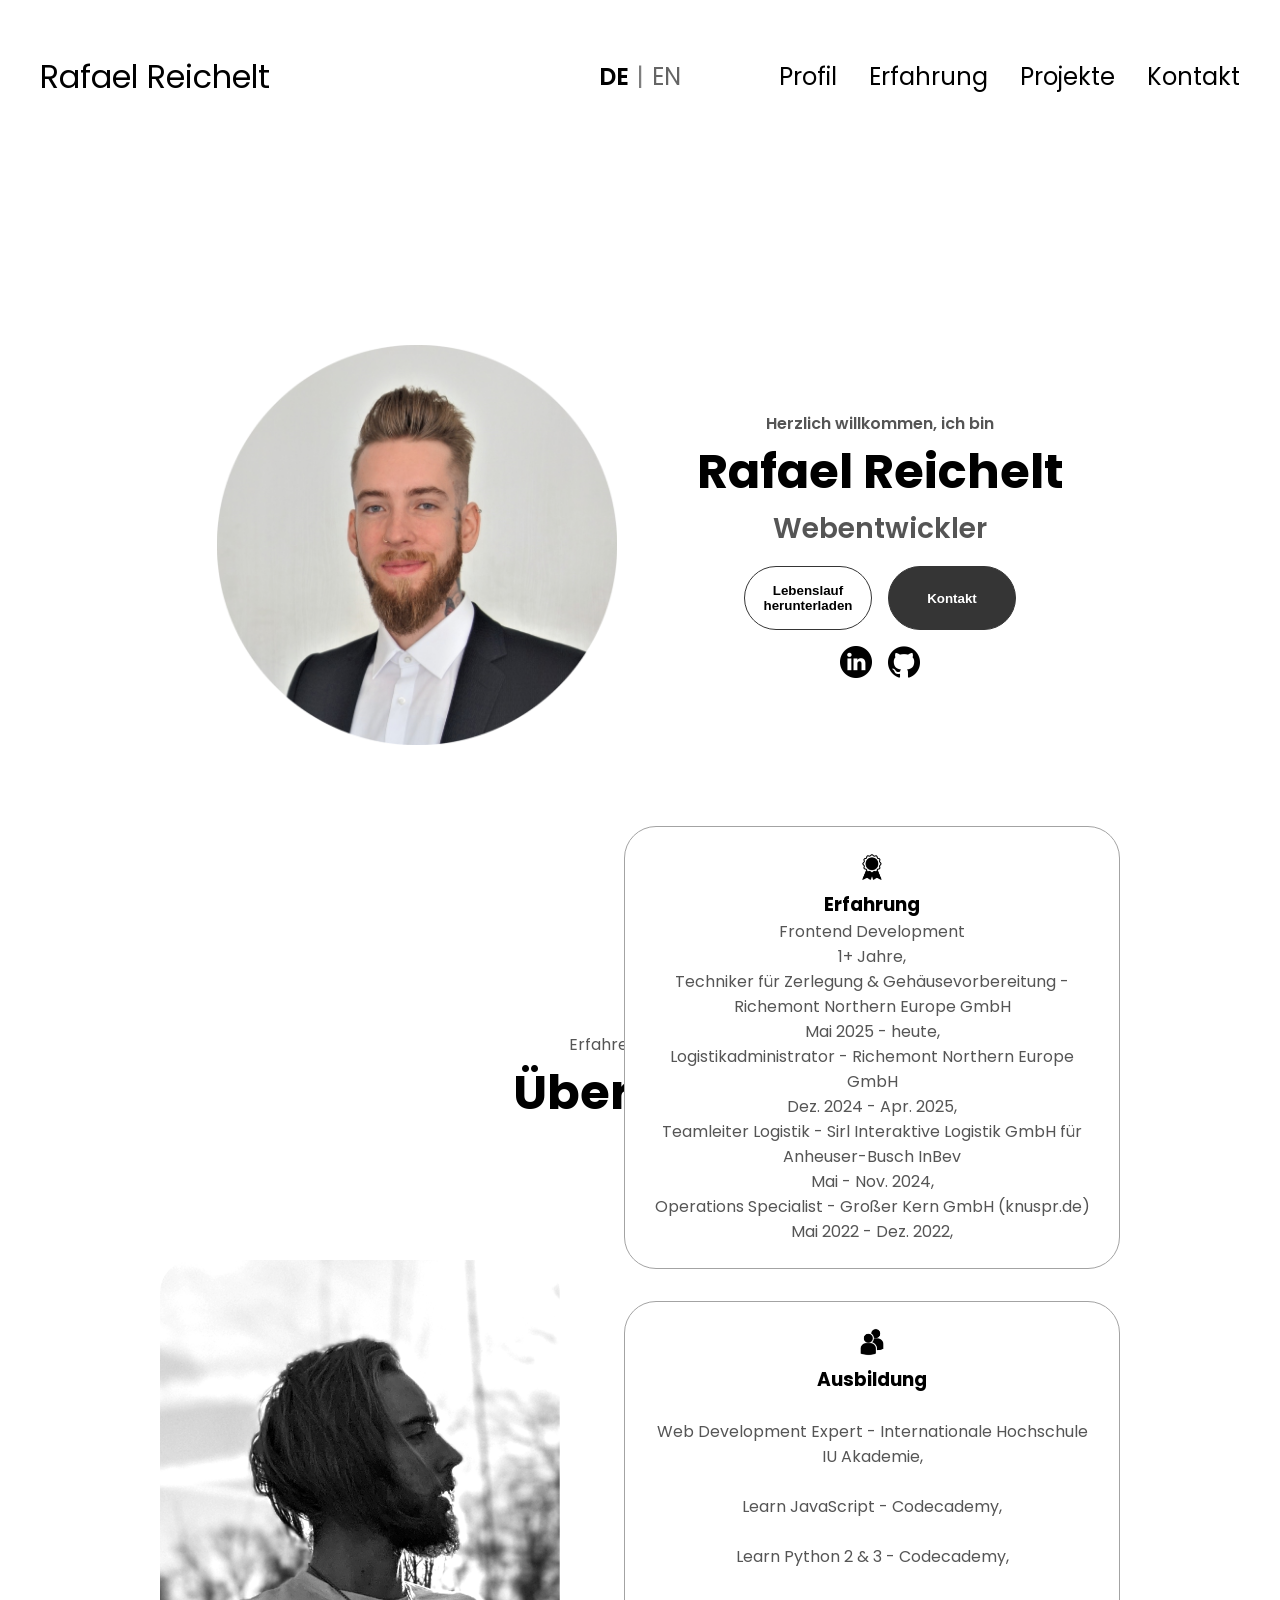
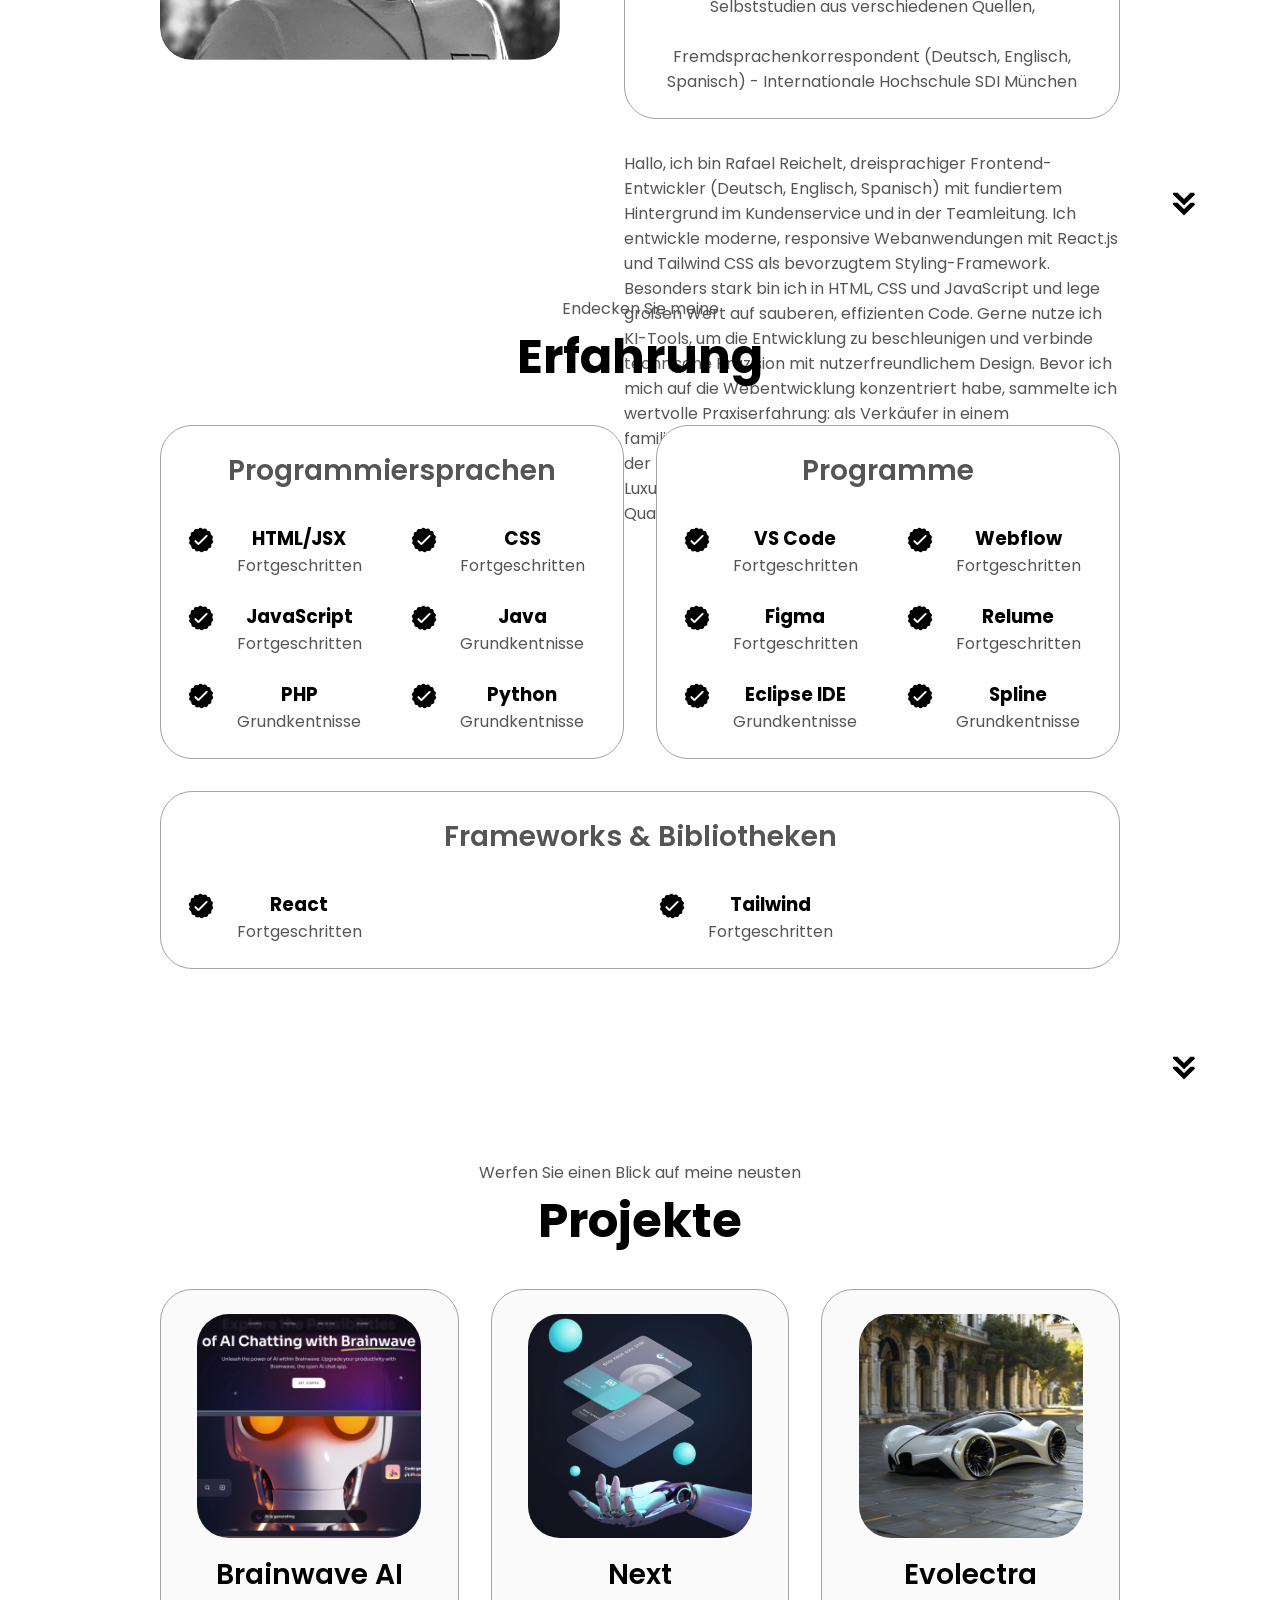
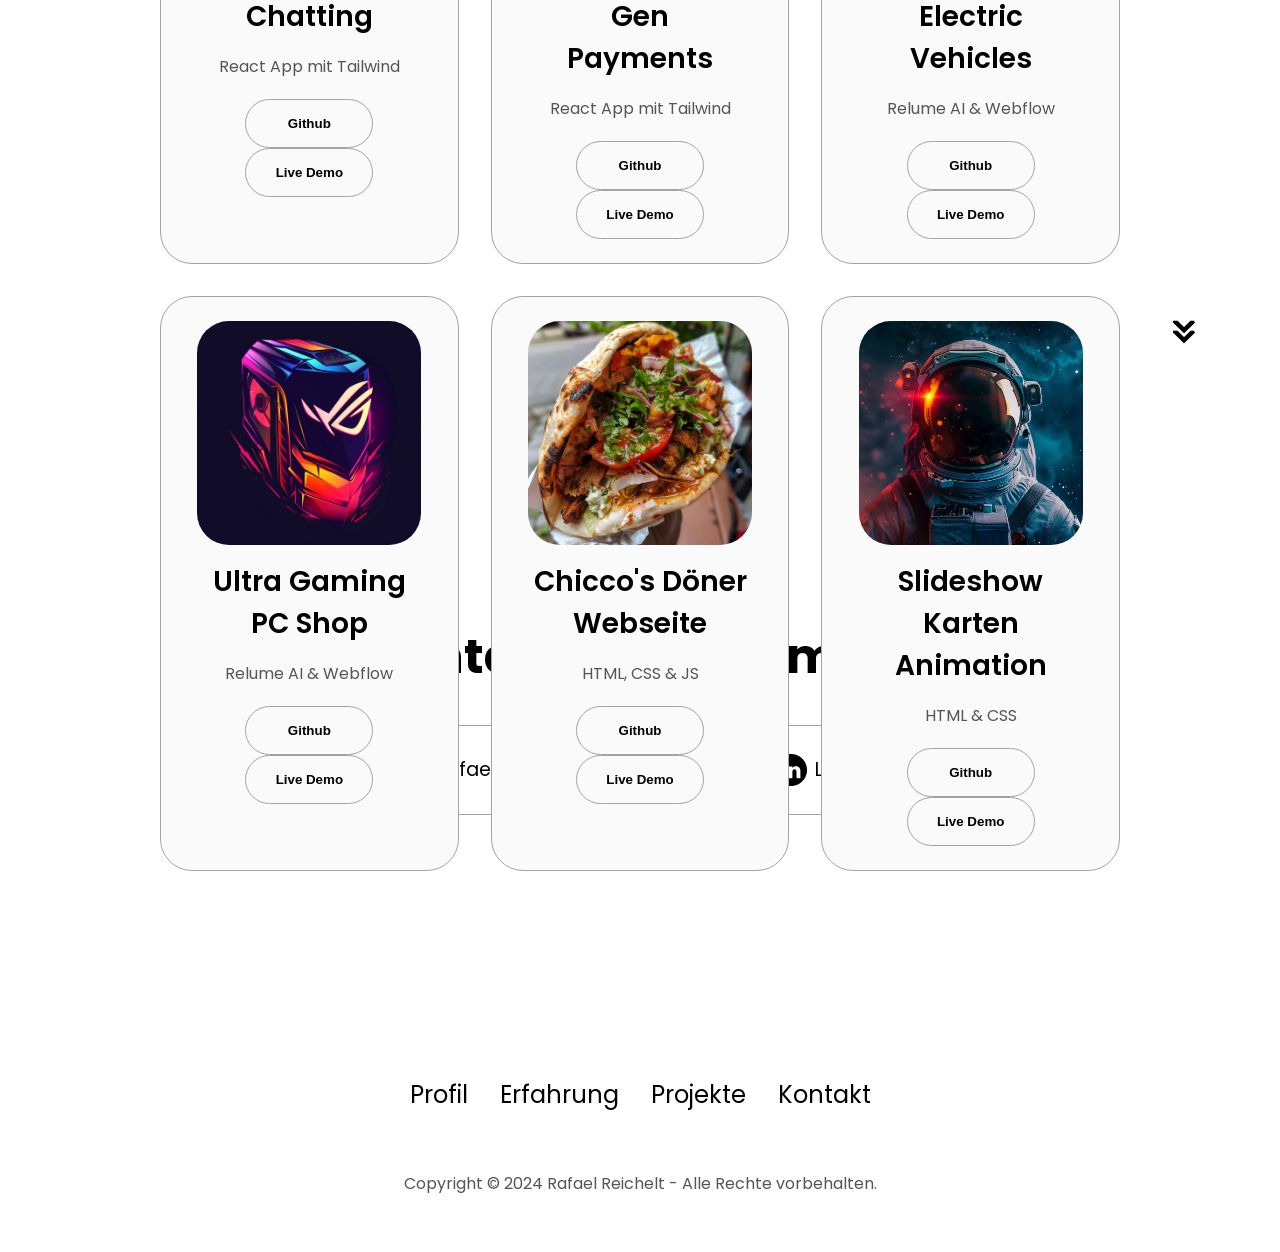
==== commit 69b1cc48: "Update Experience EN" ====
--- a/index-de.html
+++ b/index-de.html
@@ -107,10 +107,10 @@
                         class="icon"/>
                         <h3>Erfahrung</h3>
                         <p>Frontend Development<br>1+ Jahre,</p>
-                        <p>Techniker für Zerlegung & Gehäusevorbereitung - Richemont Northern Europe GmbH<br>Mai 2025 bis jetzt,</p>
-                        <p>Logistikadministrator - Richemont Northern Europe GmbH<br>Dez. 2024 bis Apr. 2025,</p>
-                        <p>Teamleiter Logistik - Sirl Interaktive Logistik GmbH für Anheuser-Busch InBev<br>Mai bis Nov. 2024,</p>
-                        <p>Operations Specialist - Großer Kern GmbH (knuspr.de)<br>Mai 2022 bis Dez. 2022,</p>
+                        <p>Techniker für Zerlegung & Gehäusevorbereitung - Richemont Northern Europe GmbH<br>Mai 2025 - heute,</p>
+                        <p>Logistikadministrator - Richemont Northern Europe GmbH<br>Dez. 2024 - Apr. 2025,</p>
+                        <p>Teamleiter Logistik - Sirl Interaktive Logistik GmbH für Anheuser-Busch InBev<br>Mai - Nov. 2024,</p>
+                        <p>Operations Specialist - Großer Kern GmbH (knuspr.de)<br>Mai 2022 - Dez. 2022,</p>
                     </div>
                     <div class="details-container">
                         <img 
@@ -118,7 +118,7 @@
                         alt="Education icon"
                         class="icon"/>
                         <h3>Ausbildung</h3><br>
-                        <p>Web Development Expert - Internationale Hochschule IU Akademie, <br><br> Learn JavaScript - Codecademy, <br><br> Learn Python 2 & 3 - Codecademy, <br><br> Selbststudien aus verschiedenen Quellen, <br><br> Fremdsprachenkorrespondent (Englisch, Spanisch) - Internationale Hochschule SDI München</p>
+                        <p>Web Development Expert - Internationale Hochschule IU Akademie, <br><br> Learn JavaScript - Codecademy, <br><br> Learn Python 2 & 3 - Codecademy, <br><br> Selbststudien aus verschiedenen Quellen, <br><br> Fremdsprachenkorrespondent (Deutsch, Englisch, Spanisch) - Internationale Hochschule SDI München</p>
                     </div>
                 </div>
                 <div class="text-container">
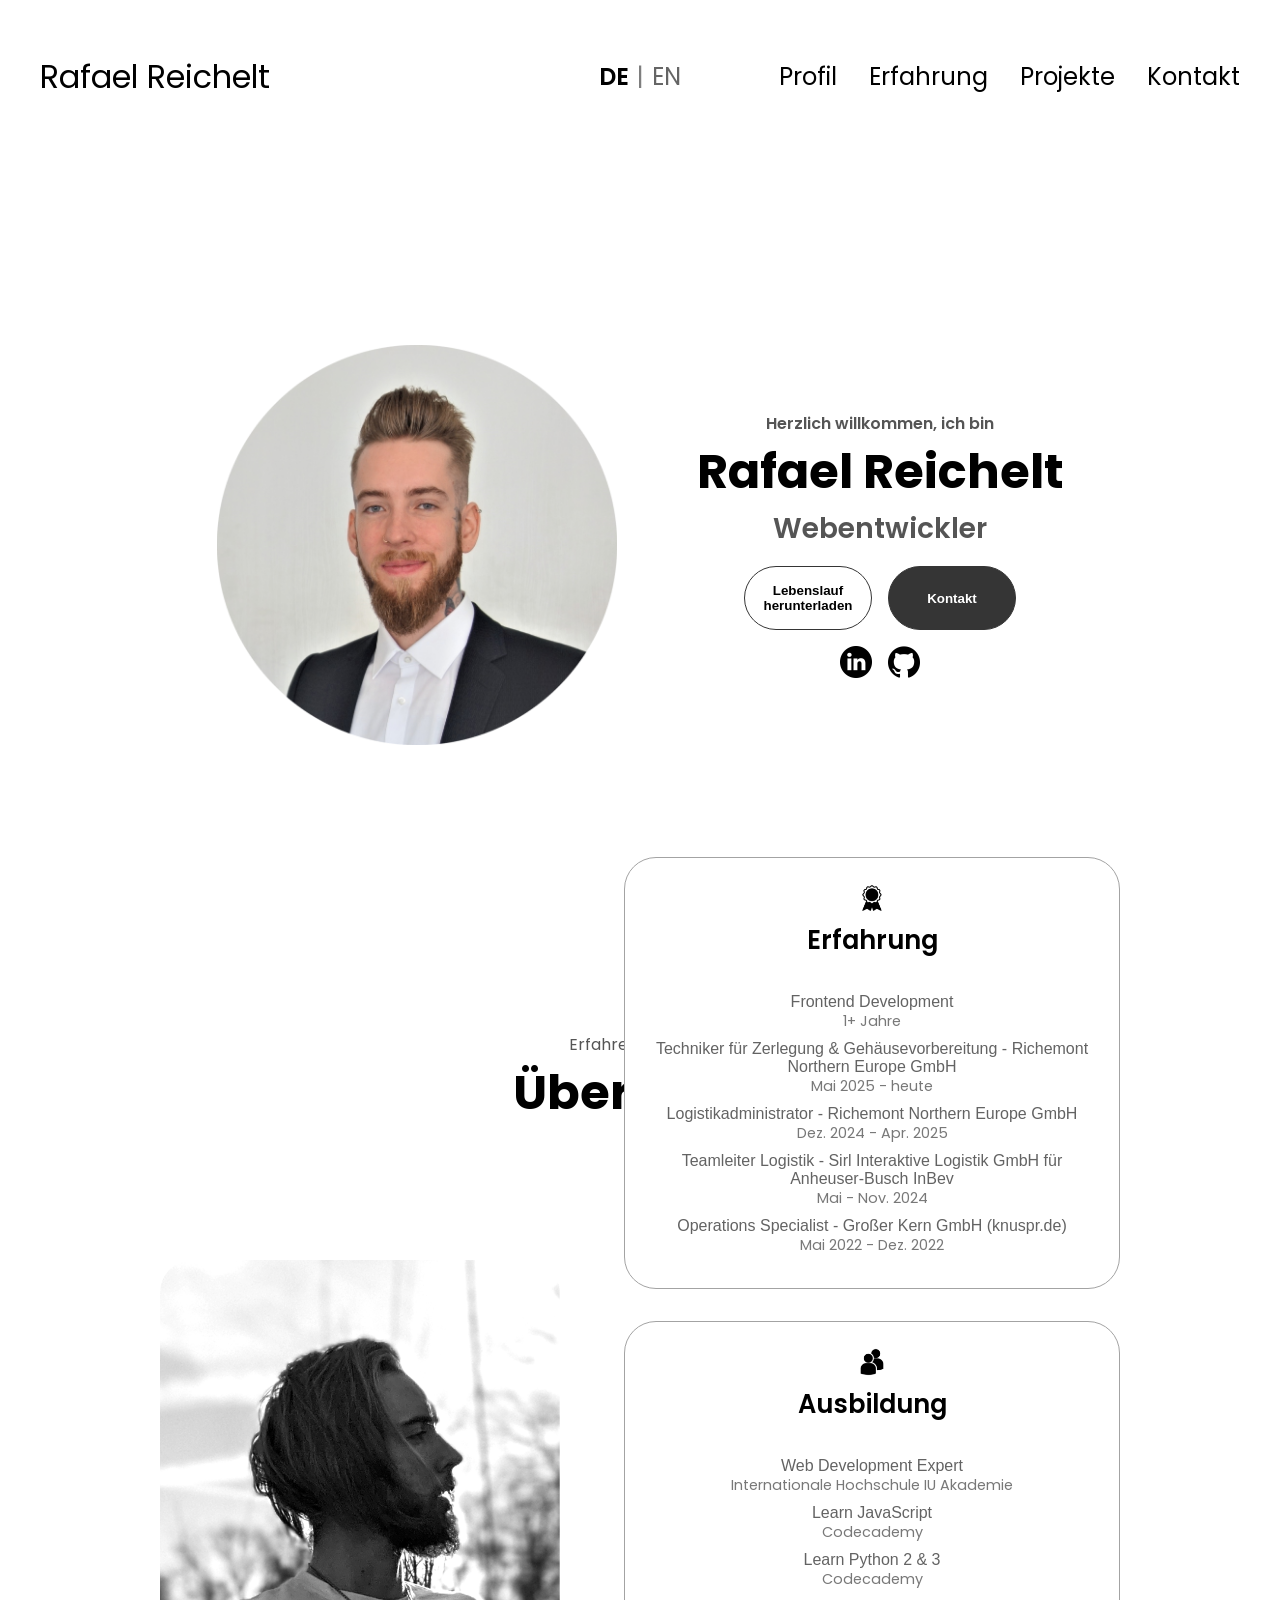
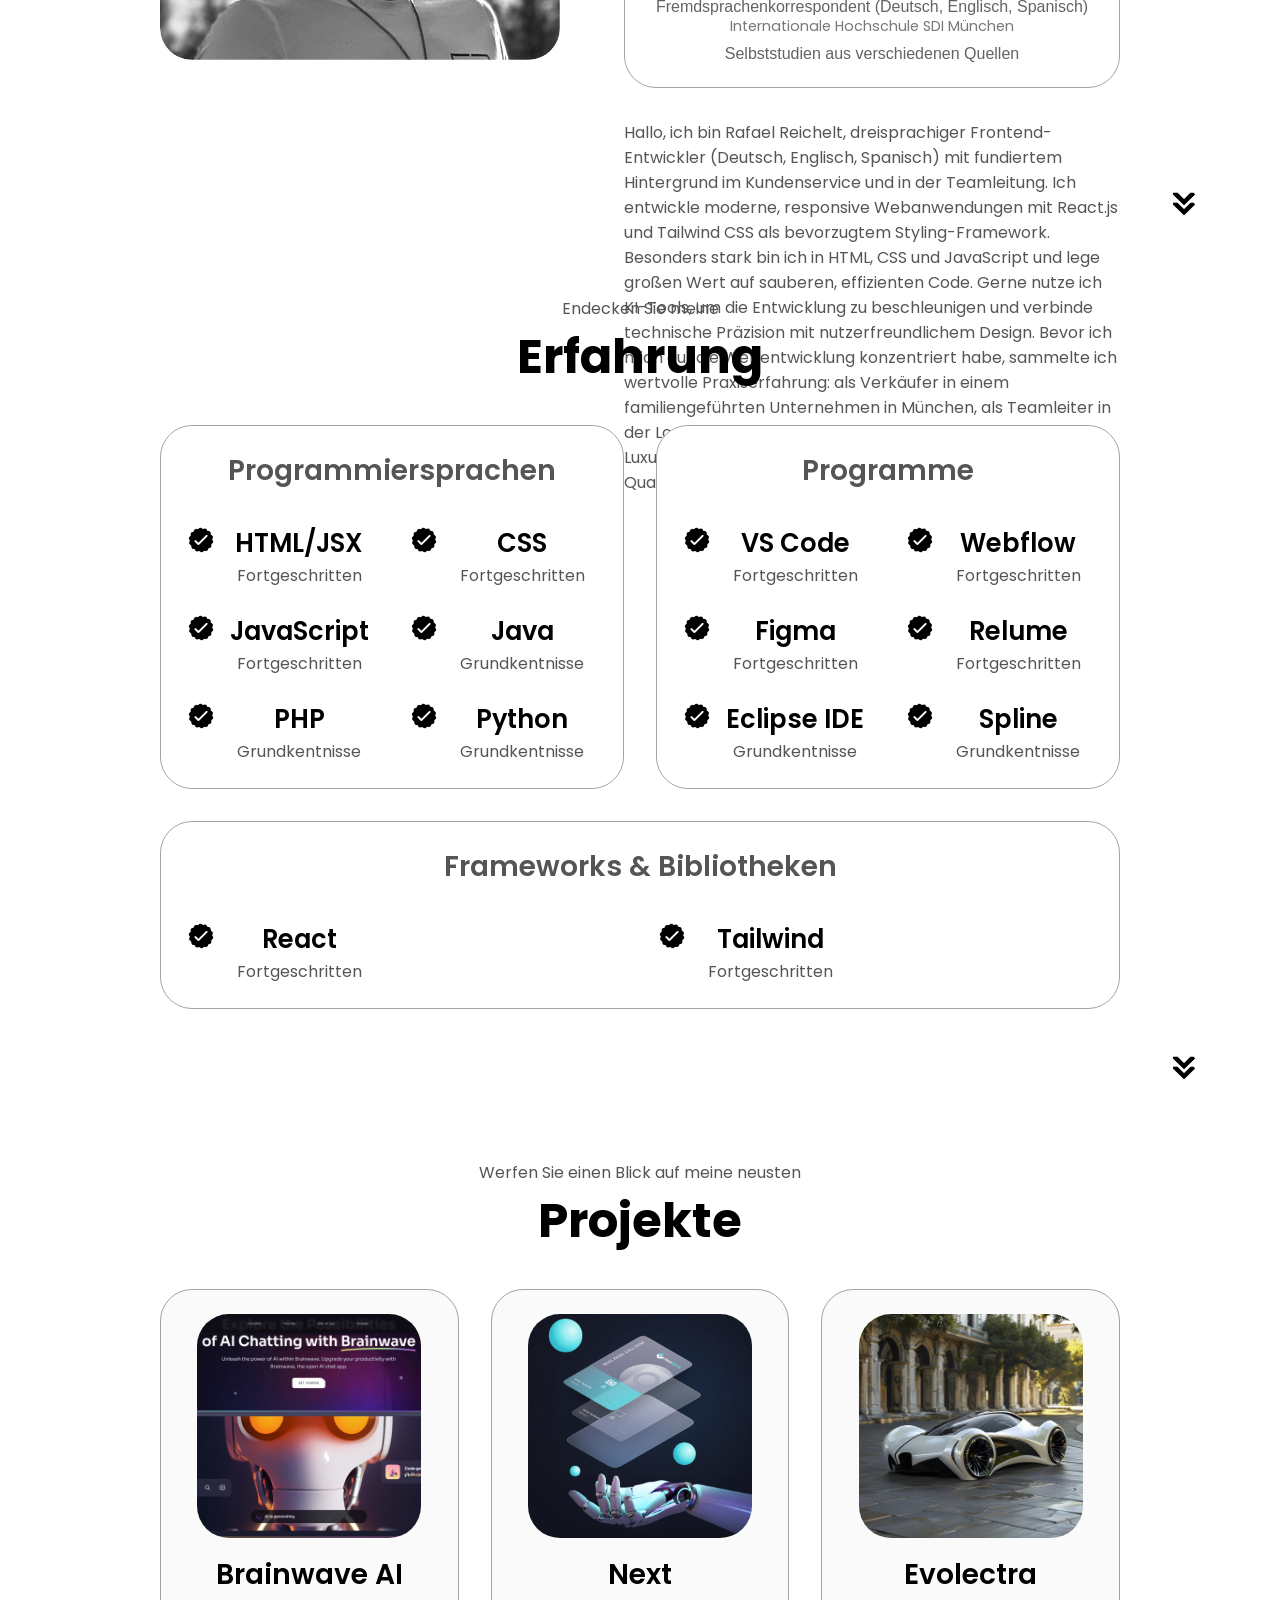
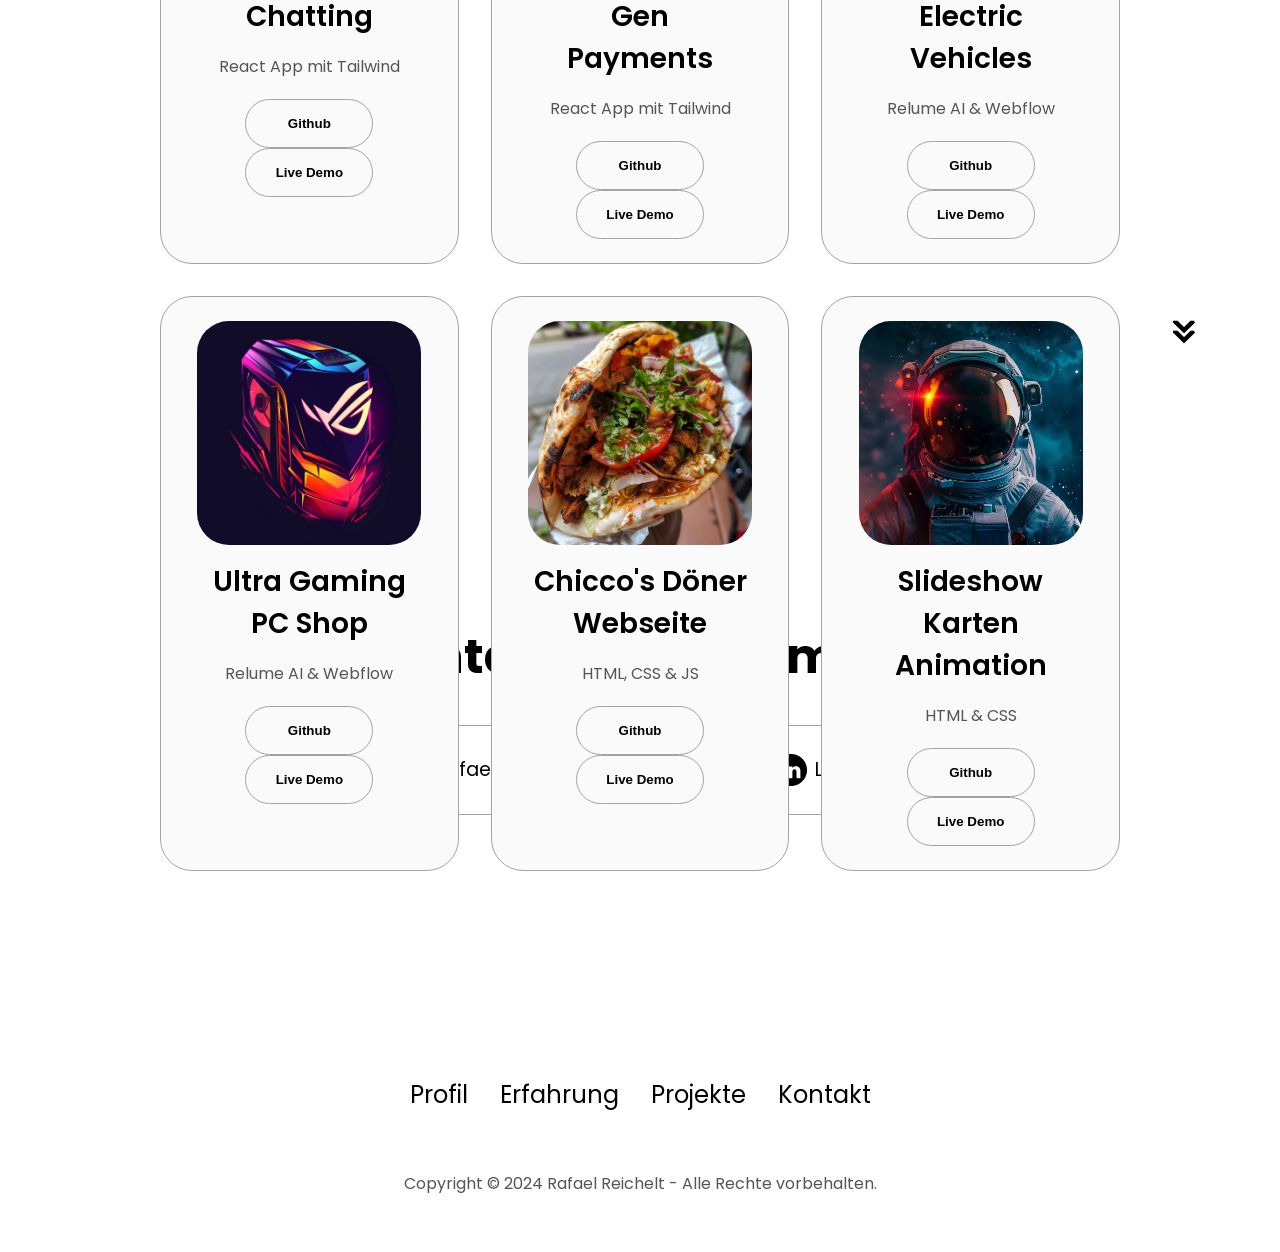
==== commit b101fac1: "Update Experience Design DE/EN" ====
--- a/index-de.html
+++ b/index-de.html
@@ -105,12 +105,12 @@
                         src="./assets/experience.png" 
                         alt="experience icon"
                         class="icon"/>
-                        <h3>Erfahrung</h3>
-                        <p>Frontend Development<br>1+ Jahre,</p>
-                        <p>Techniker für Zerlegung & Gehäusevorbereitung - Richemont Northern Europe GmbH<br>Mai 2025 - heute,</p>
-                        <p>Logistikadministrator - Richemont Northern Europe GmbH<br>Dez. 2024 - Apr. 2025,</p>
-                        <p>Teamleiter Logistik - Sirl Interaktive Logistik GmbH für Anheuser-Busch InBev<br>Mai - Nov. 2024,</p>
-                        <p>Operations Specialist - Großer Kern GmbH (knuspr.de)<br>Mai 2022 - Dez. 2022,</p>
+                        <h3>Erfahrung</h3><br>
+                        <p class="job">Frontend Development</p><p class="date">1+ Jahre</p>
+                        <p class="job">Techniker für Zerlegung & Gehäusevorbereitung - Richemont Northern Europe GmbH</p><p class="date">Mai 2025 - heute</p>
+                        <p class="job">Logistikadministrator - Richemont Northern Europe GmbH</p><p class="date">Dez. 2024 - Apr. 2025</p>
+                        <p class="job">Teamleiter Logistik - Sirl Interaktive Logistik GmbH für Anheuser-Busch InBev</p><p class="date">Mai - Nov. 2024</p>
+                        <p class="job">Operations Specialist - Großer Kern GmbH (knuspr.de)</p><p class="date">Mai 2022 - Dez. 2022</p>
                     </div>
                     <div class="details-container">
                         <img 
@@ -118,7 +118,10 @@
                         alt="Education icon"
                         class="icon"/>
                         <h3>Ausbildung</h3><br>
-                        <p>Web Development Expert - Internationale Hochschule IU Akademie, <br><br> Learn JavaScript - Codecademy, <br><br> Learn Python 2 & 3 - Codecademy, <br><br> Selbststudien aus verschiedenen Quellen, <br><br> Fremdsprachenkorrespondent (Deutsch, Englisch, Spanisch) - Internationale Hochschule SDI München</p>
+                        <p class="job">Web Development Expert</p><p class="date">Internationale Hochschule IU Akademie</p><p class="job">Learn JavaScript</p><p class="date">Codecademy</p></p>
+                        <p class="job">Learn Python 2 & 3</p><p class="date">Codecademy</p><p class="job">Fremdsprachenkorrespondent (Deutsch, Englisch, Spanisch)</p>
+                        <p class="date">Internationale Hochschule SDI München</p>
+                        <p class="job">Selbststudien aus verschiedenen Quellen</p>
                     </div>
                 </div>
                 <div class="text-container">
--- a/style.css
+++ b/style.css
@@ -389,6 +389,23 @@
     text-align: center;
 }
 
+.details-container h3 {
+    font-size: 1.6rem;
+    font-weight: 600;
+}
+
+.job {
+  color: rgb(99, 99, 99);
+  font-weight: 500;
+  margin-top: 0.5rem;
+}
+
+.date {
+  color: rgb(120, 120, 120);
+  font-size: 0.9rem;
+  margin-bottom: 0.5rem;
+}
+
 .details-container-project {
     padding: 1.5rem;
     flex: 1;
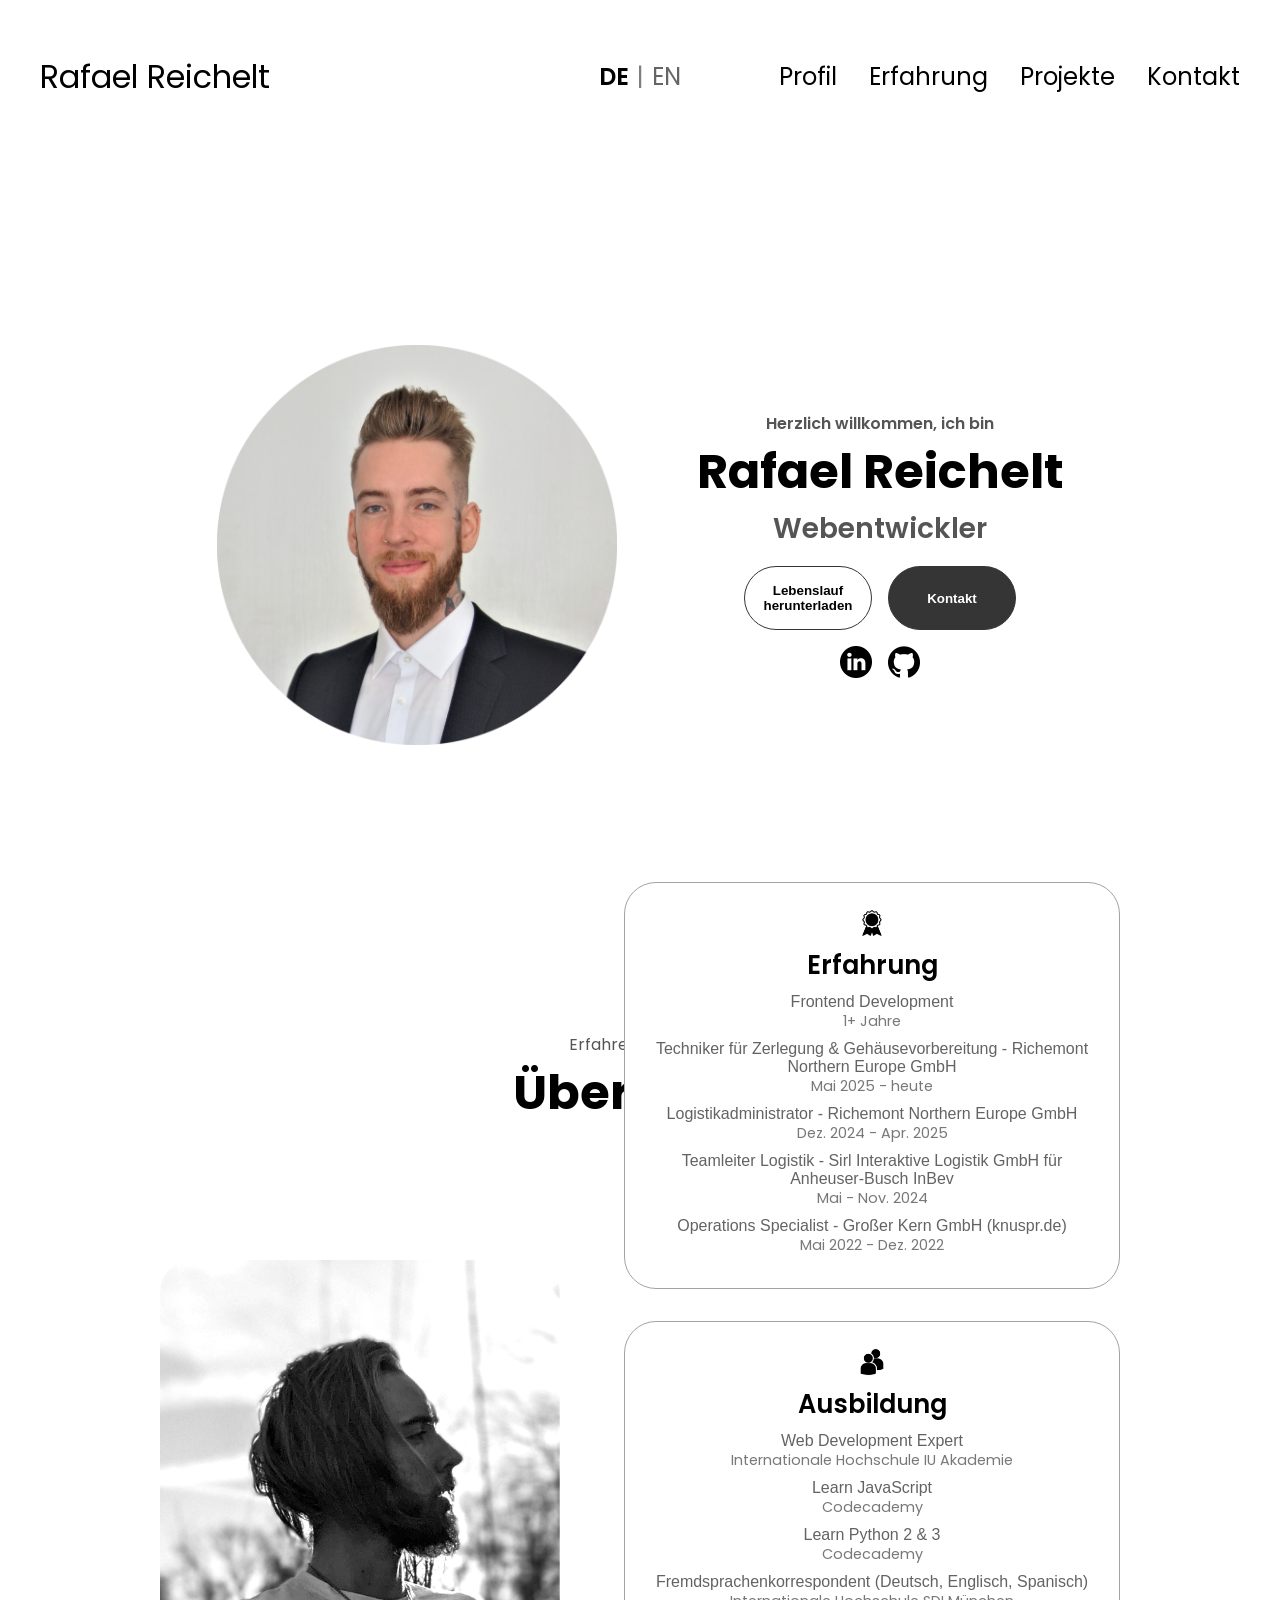
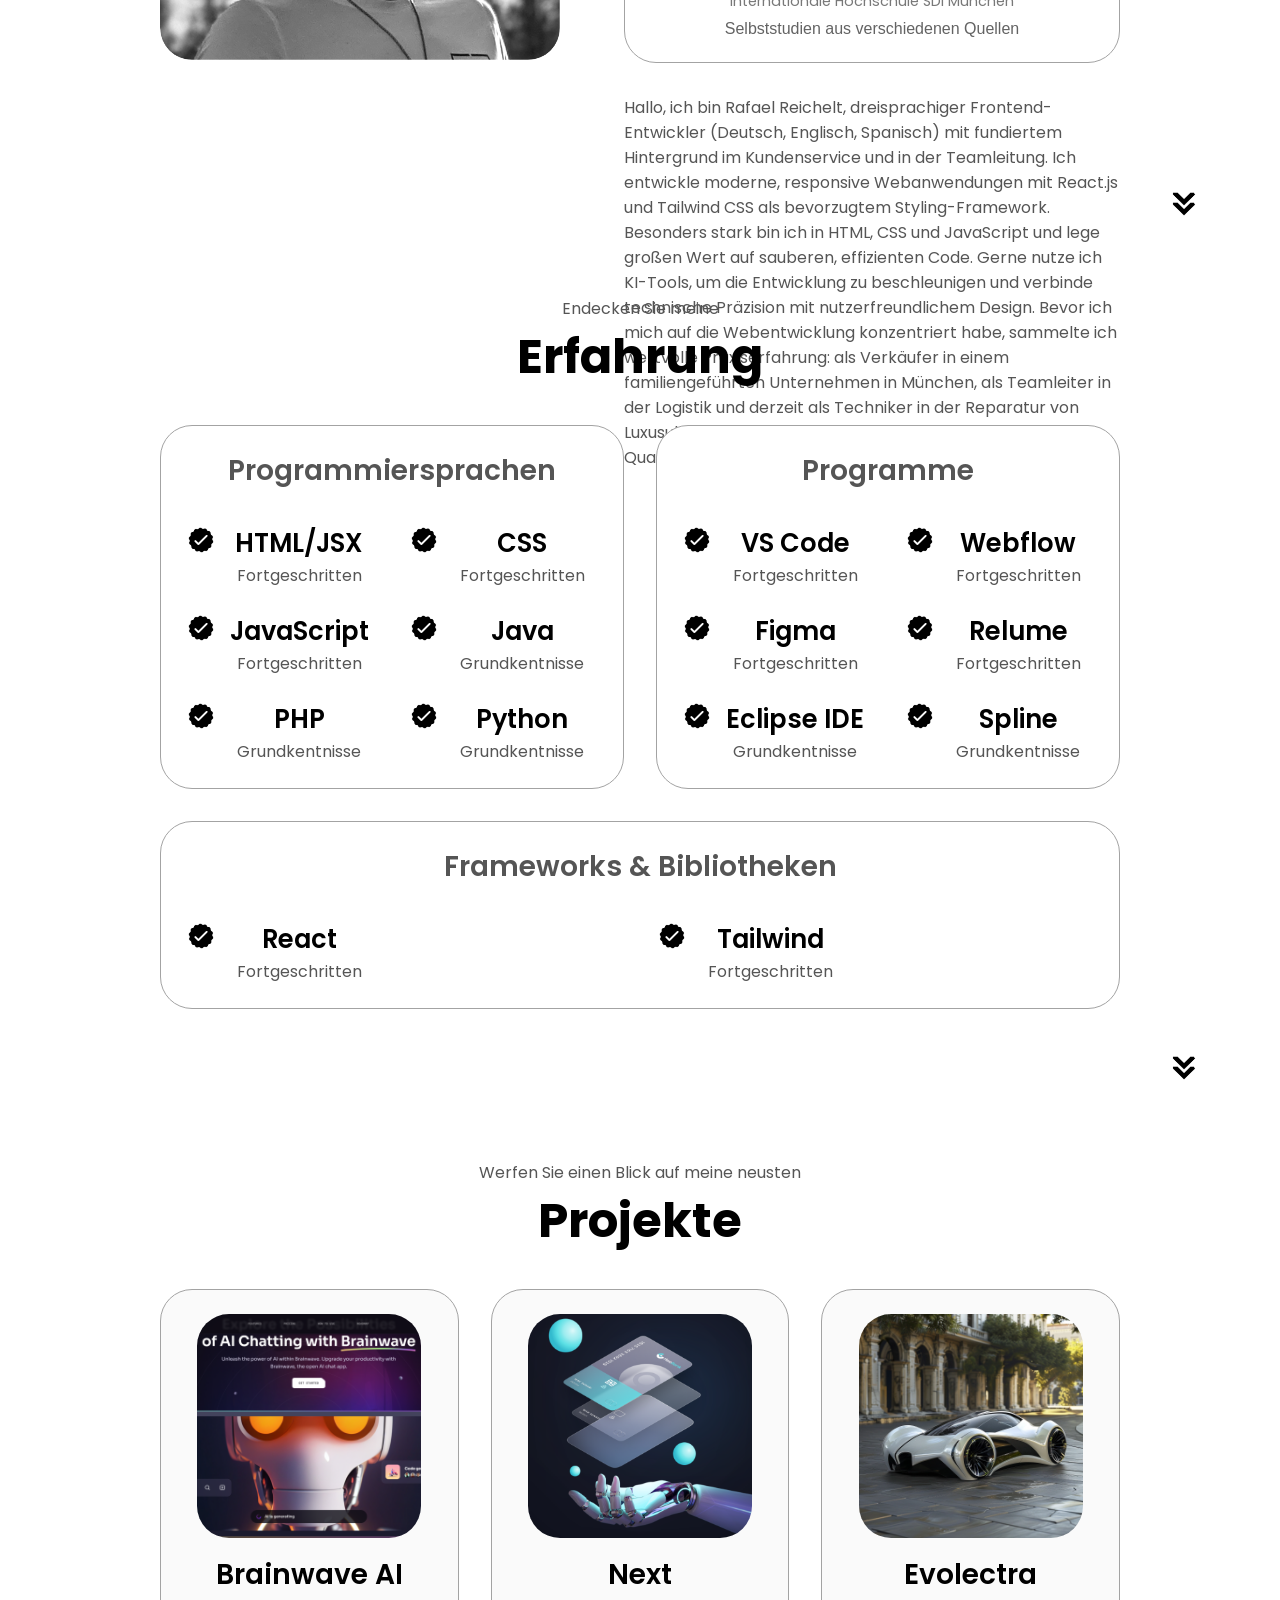
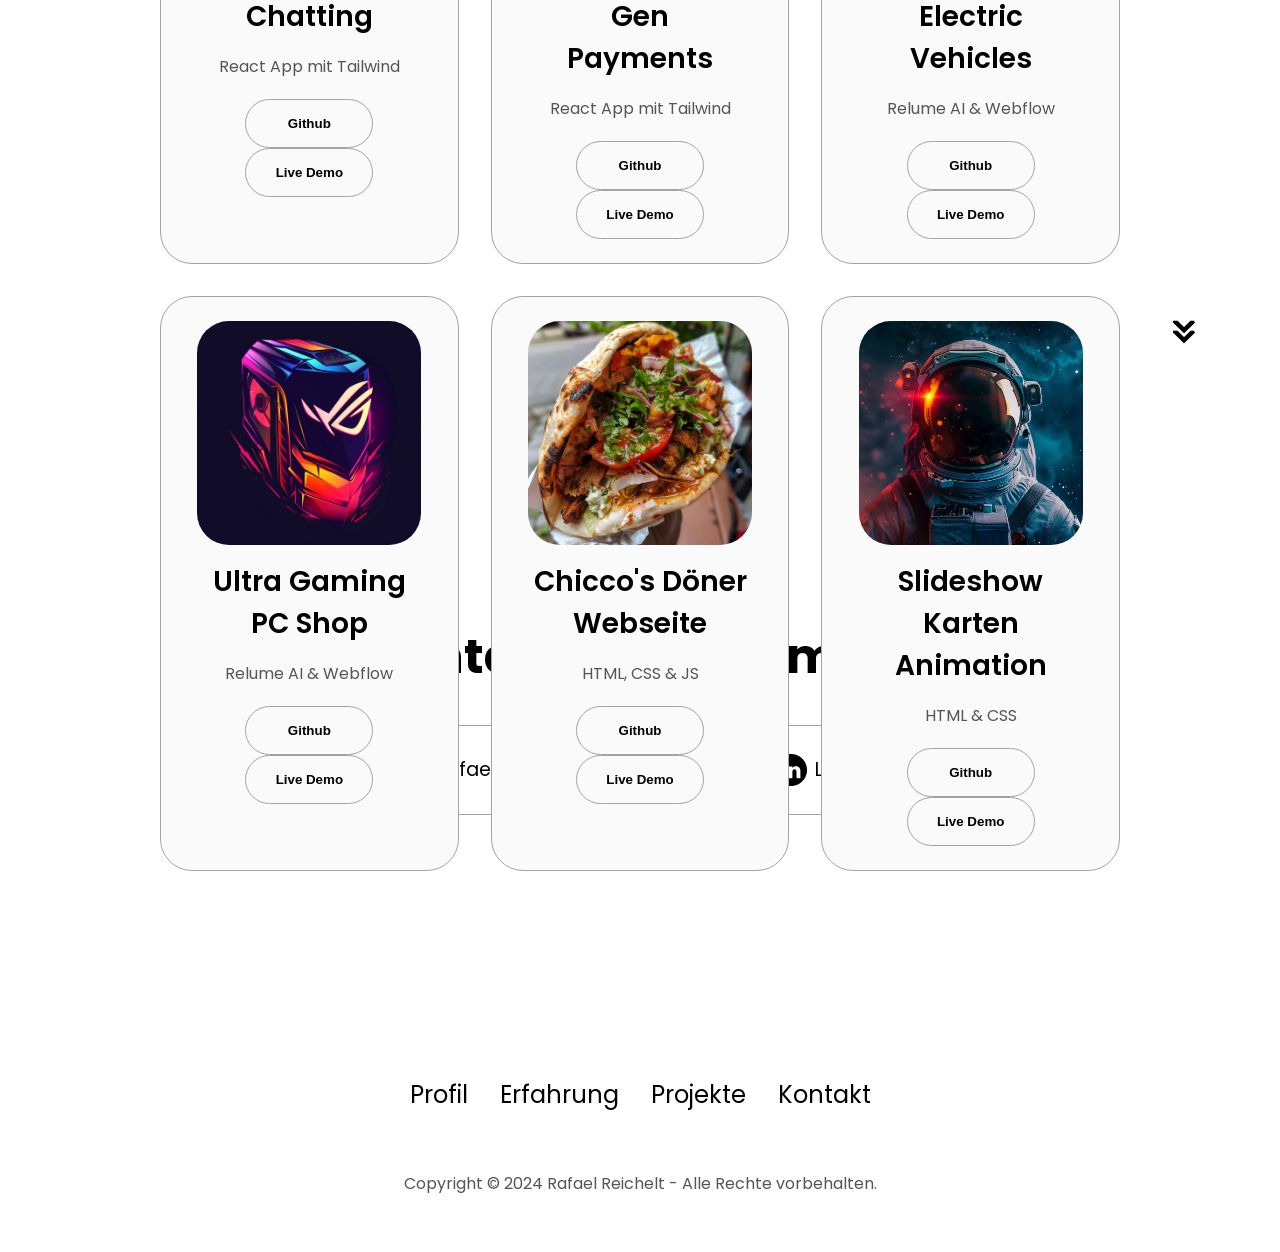
==== commit b7389adc: "Quick Fix Design" ====
--- a/index-de.html
+++ b/index-de.html
@@ -105,7 +105,7 @@
                         src="./assets/experience.png" 
                         alt="experience icon"
                         class="icon"/>
-                        <h3>Erfahrung</h3><br>
+                        <h3>Erfahrung</h3>
                         <p class="job">Frontend Development</p><p class="date">1+ Jahre</p>
                         <p class="job">Techniker für Zerlegung & Gehäusevorbereitung - Richemont Northern Europe GmbH</p><p class="date">Mai 2025 - heute</p>
                         <p class="job">Logistikadministrator - Richemont Northern Europe GmbH</p><p class="date">Dez. 2024 - Apr. 2025</p>
@@ -117,7 +117,7 @@
                         src="./assets/education.png" 
                         alt="Education icon"
                         class="icon"/>
-                        <h3>Ausbildung</h3><br>
+                        <h3>Ausbildung</h3>
                         <p class="job">Web Development Expert</p><p class="date">Internationale Hochschule IU Akademie</p><p class="job">Learn JavaScript</p><p class="date">Codecademy</p></p>
                         <p class="job">Learn Python 2 & 3</p><p class="date">Codecademy</p><p class="job">Fremdsprachenkorrespondent (Deutsch, Englisch, Spanisch)</p>
                         <p class="date">Internationale Hochschule SDI München</p>
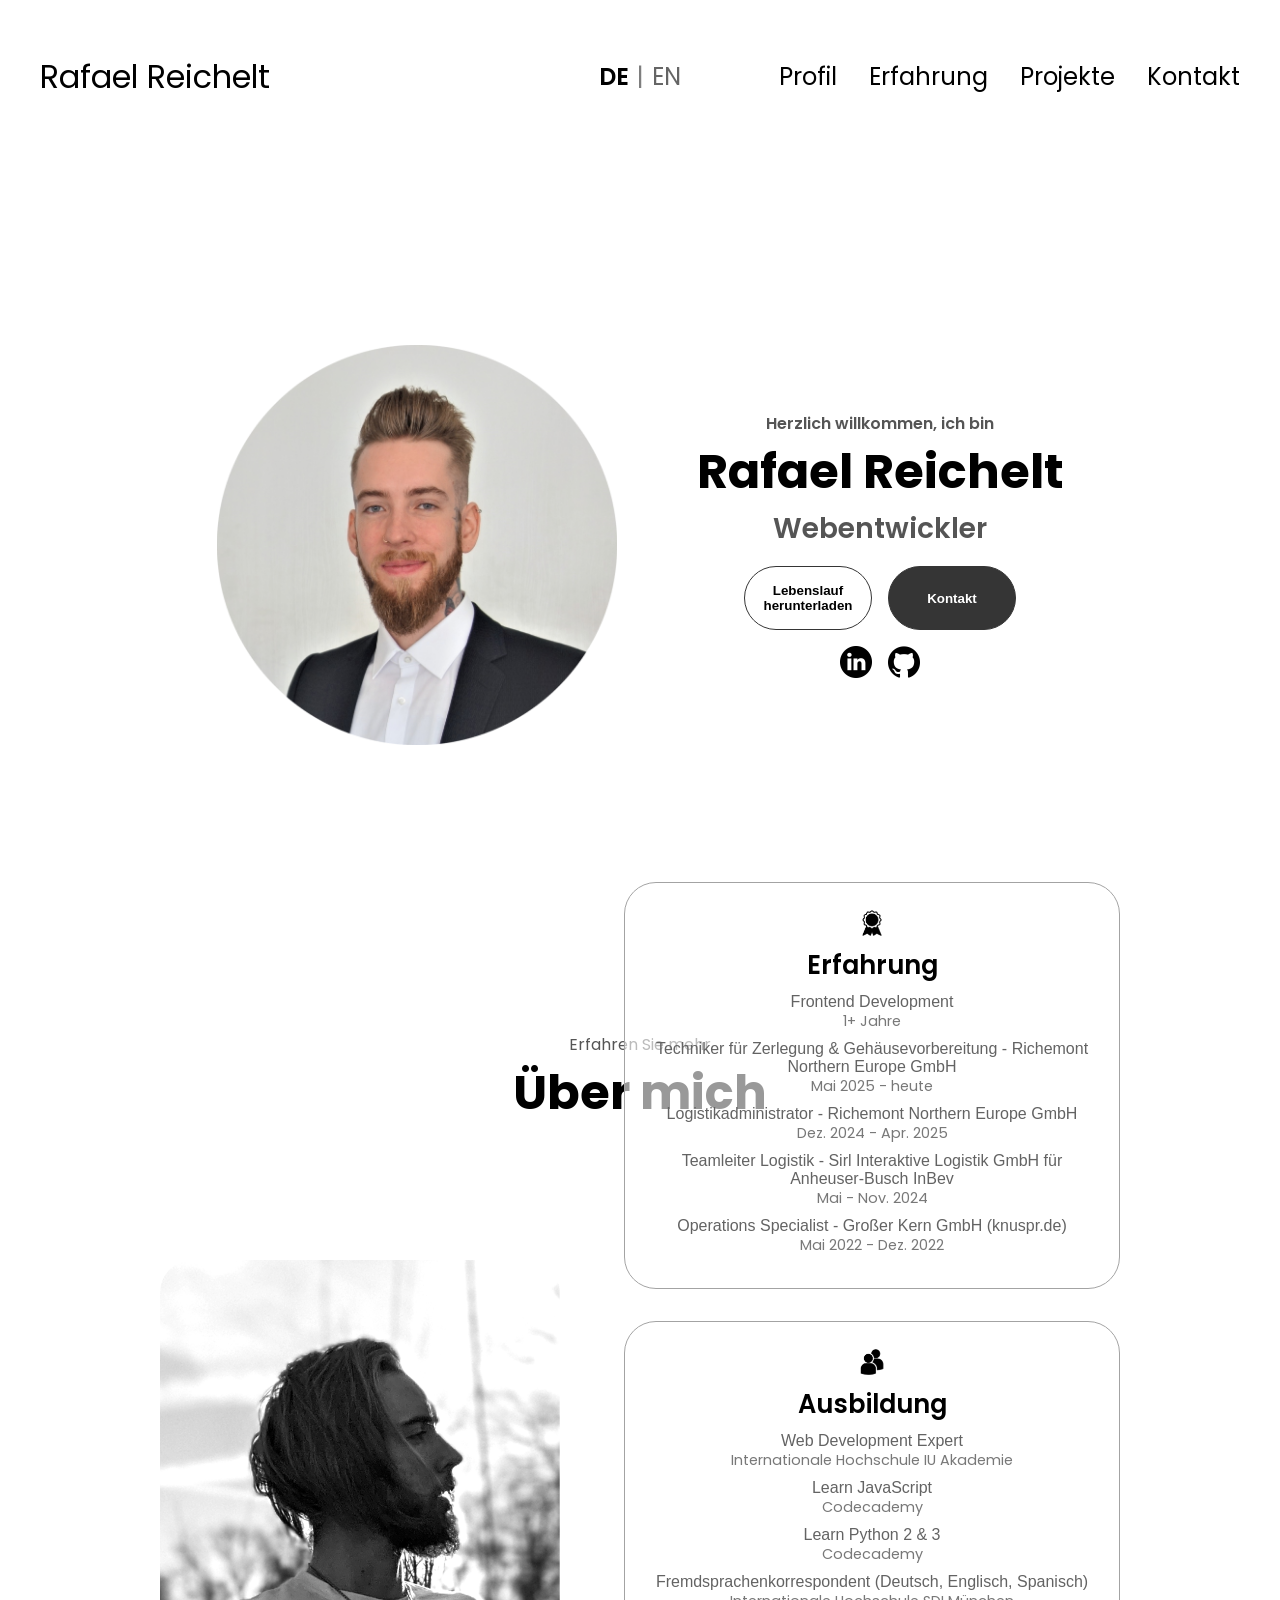
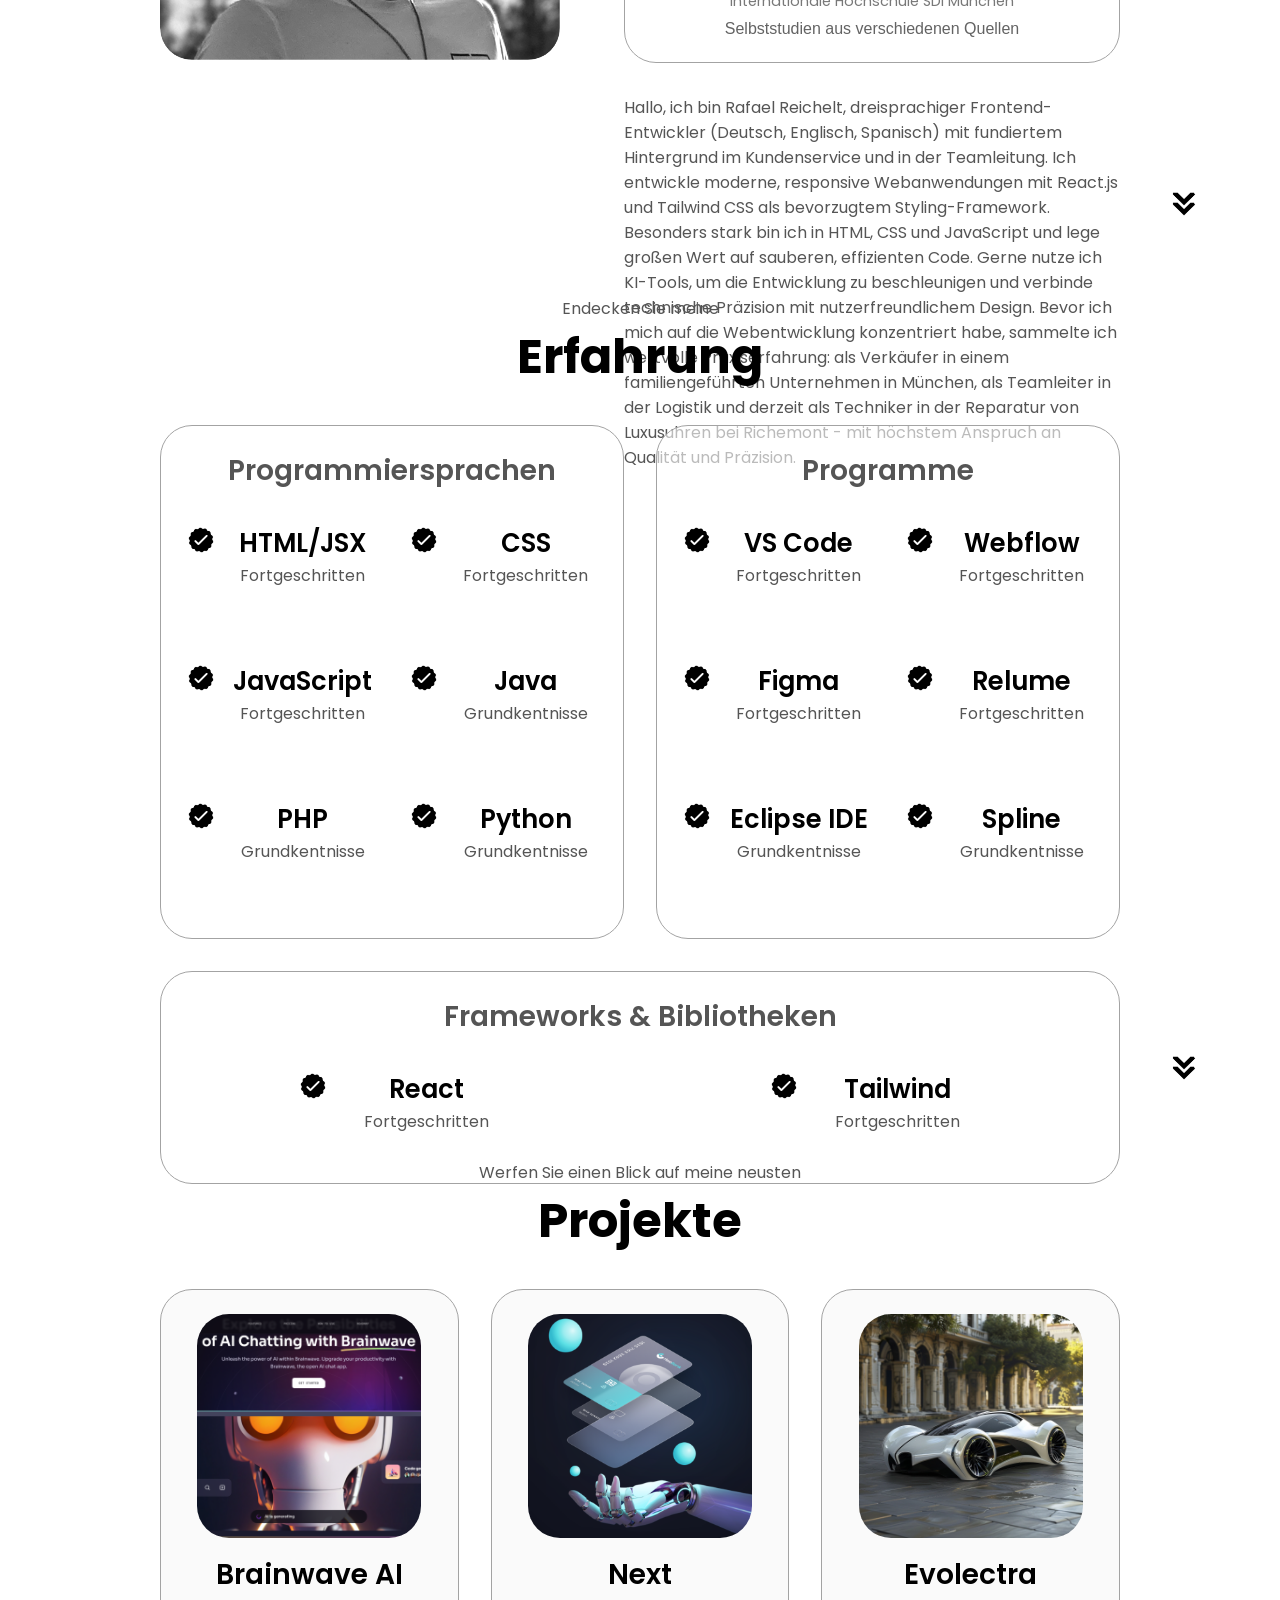
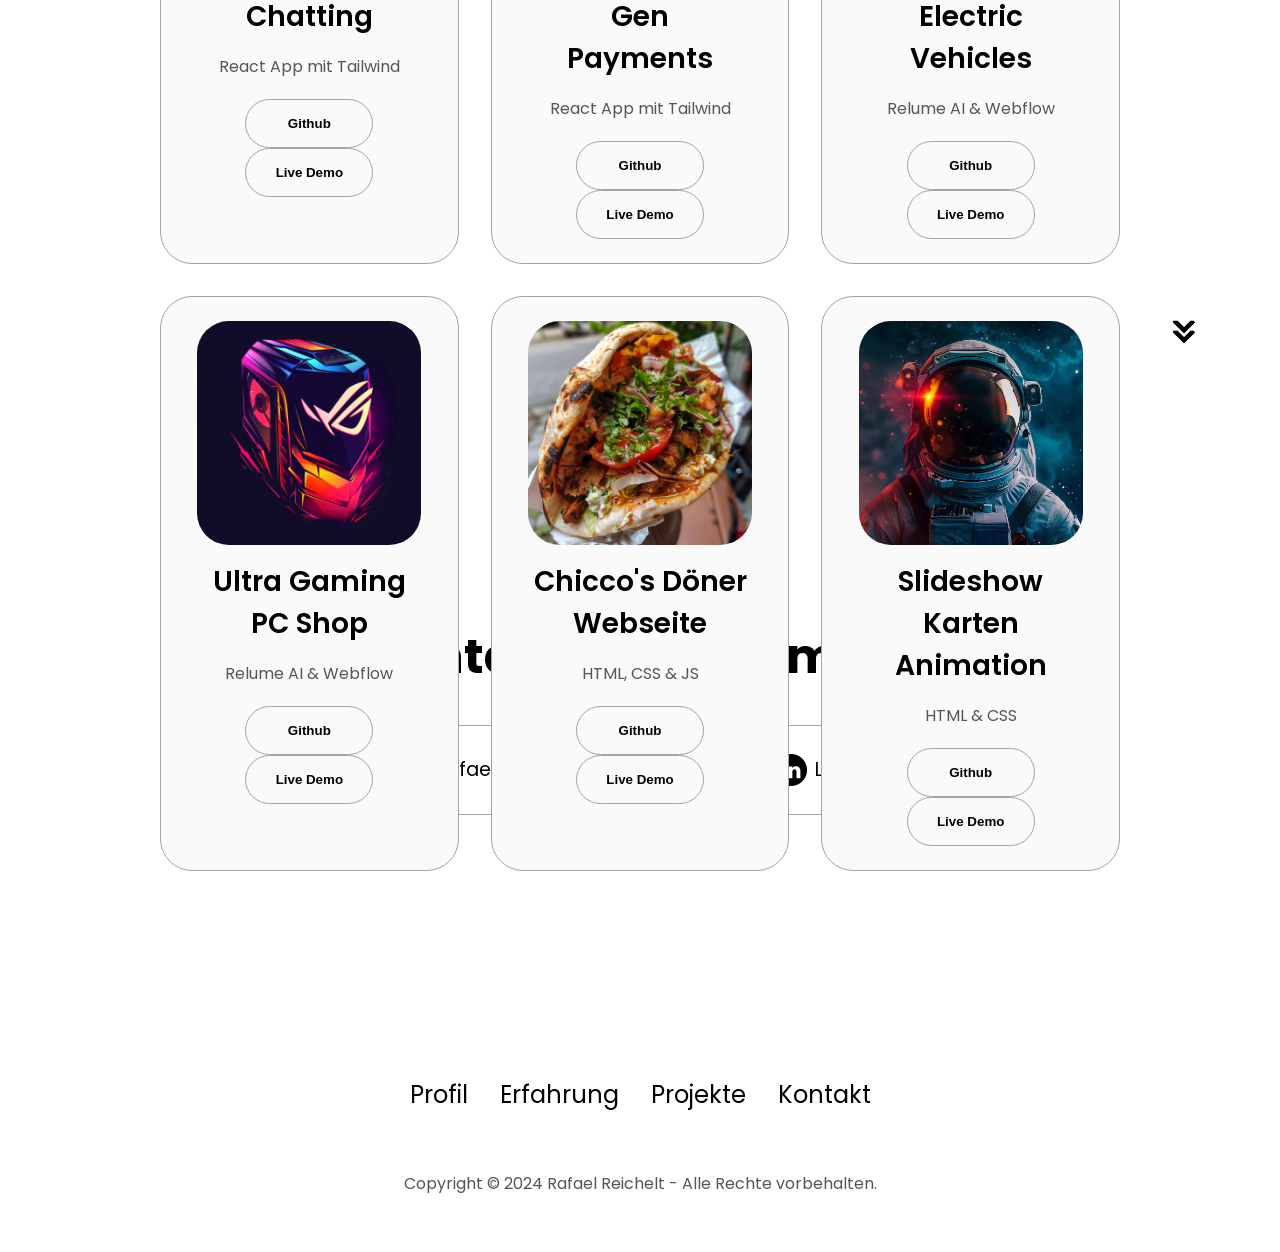
==== commit 51dc9990: "New Features Update" ====
--- a/index-de.html
+++ b/index-de.html
@@ -149,7 +149,7 @@
                 <div class="details-container">
                     <h2 class="experience-sub-title">Programmiersprachen</h2>
                     <div class="article-container">
-                        <article>
+                        <article class="skill">
                             <img 
                             src="./assets/checkmark.png" 
                             alt="Experience icon"
@@ -158,9 +158,10 @@
                             <div>
                                 <h3>HTML/JSX</h3>
                                 <p>Fortgeschritten</p>
-                            </div>
-                        </article>
-                        <article>
+                                <span class="tooltip">Verwendet in 9+ Projekten</span>
+                            </div>
+                        </article>
+                        <article class="skill">
                             <img 
                             src="./assets/checkmark.png" 
                             alt="Experience icon"
@@ -169,9 +170,10 @@
                             <div>
                                 <h3>CSS</h3>
                                 <p>Fortgeschritten</p>
-                            </div>
-                        </article>
-                        <article>
+                                <span class="tooltip">Verwendet in 9+ Projekten</span>
+                            </div>
+                        </article>
+                        <article class="skill">
                             <img 
                             src="./assets/checkmark.png" 
                             alt="Experience icon"
@@ -180,9 +182,10 @@
                             <div>
                                 <h3>JavaScript</h3>
                                 <p>Fortgeschritten</p>
-                            </div>
-                        </article>
-                        <article>
+                                <span class="tooltip">Verwendet in 5+ Projekten</span>
+                            </div>
+                        </article>
+                        <article class="skill">
                             <img 
                             src="./assets/checkmark.png" 
                             alt="Experience icon"
@@ -191,9 +194,10 @@
                             <div>
                                 <h3>Java</h3>
                                 <p>Grundkentnisse</p>
-                            </div>
-                        </article>
-                        <article>
+                                <span class="tooltip">Verwendet in 2+ Projekten</span>
+                            </div>
+                        </article>
+                        <article class="skill">
                             <img 
                             src="./assets/checkmark.png" 
                             alt="Experience icon"
@@ -202,9 +206,10 @@
                             <div>
                                 <h3>PHP</h3>
                                 <p>Grundkentnisse</p>
-                            </div>
-                        </article>
-                        <article>
+                                <span class="tooltip">Verwendet in 2+ Projekten</span>
+                            </div>
+                        </article>
+                        <article class="skill">
                             <img 
                             src="./assets/checkmark.png" 
                             alt="Experience icon"
@@ -213,6 +218,7 @@
                             <div>
                                 <h3>Python</h3>
                                 <p>Grundkentnisse</p>
+                                <span class="tooltip">Verwendet in 2+ Projekten</span>
                             </div>
                         </article>
                     </div>
@@ -220,7 +226,7 @@
                 <div class="details-container">
                     <h2 class="experience-sub-title">Programme</h2>
                     <div class="article-container">
-                        <article>
+                        <article class="skill">
                             <img 
                             src="./assets/checkmark.png" 
                             alt="Experience icon"
@@ -229,9 +235,10 @@
                             <div>
                                 <h3>VS Code</h3>
                                 <p>Fortgeschritten</p>
-                            </div>
-                        </article>
-                        <article>
+                                <span class="tooltip">Verwendet in 9+ Projekten</span>
+                            </div>
+                        </article>
+                        <article class="skill">
                             <img 
                             src="./assets/checkmark.png" 
                             alt="Experience icon"
@@ -240,9 +247,10 @@
                             <div>
                                 <h3>Webflow</h3>
                                 <p>Fortgeschritten</p>
-                            </div>
-                        </article>
-                        <article>
+                                <span class="tooltip">Verwendet in 4+ Projekten</span>
+                            </div>
+                        </article>
+                        <article class="skill">
                             <img 
                             src="./assets/checkmark.png" 
                             alt="Experience icon"
@@ -251,9 +259,10 @@
                             <div>
                                 <h3>Figma</h3>
                                 <p>Fortgeschritten</p>
-                            </div>
-                        </article>
-                        <article>
+                                <span class="tooltip">Verwendet in 3+ Projekten</span>
+                            </div>
+                        </article>
+                        <article class="skill">
                             <img 
                             src="./assets/checkmark.png" 
                             alt="Experience icon"
@@ -262,9 +271,10 @@
                             <div>
                                 <h3>Relume</h3>
                                 <p>Fortgeschritten</p>
-                            </div>
-                        </article>
-                        <article>
+                                <span class="tooltip">Verwendet in 3+ Projekten</span>
+                            </div>
+                        </article>
+                        <article class="skill">
                             <img 
                             src="./assets/checkmark.png" 
                             alt="Experience icon"
@@ -273,9 +283,10 @@
                             <div>
                                 <h3>Eclipse IDE</h3>
                                 <p>Grundkentnisse</p>
-                            </div>
-                        </article>
-                        <article>
+                                <span class="tooltip">Verwendet in 2+ Projekten</span>
+                            </div>
+                        </article>
+                        <article class="skill">
                             <img 
                             src="./assets/checkmark.png" 
                             alt="Experience icon"
@@ -284,6 +295,7 @@
                             <div>
                                 <h3>Spline</h3>
                                 <p>Grundkentnisse</p>
+                                <span class="tooltip">Verwendet in 2+ Projekten</span>
                             </div>
                         </article>
                     </div>
@@ -291,7 +303,7 @@
                 <div class="details-container">
                     <h2 class="experience-sub-title">Frameworks & Bibliotheken</h2>
                     <div class="article-container">
-                        <article>
+                        <article class="skill">
                             <img 
                             src="./assets/checkmark.png" 
                             alt="Experience icon"
@@ -300,9 +312,10 @@
                             <div>
                                 <h3>React</h3>
                                 <p>Fortgeschritten</p>
-                            </div>
-                        </article>
-                        <article>
+                                <span class="tooltip">Verwendet in 3+ Projekten</span>
+                            </div>
+                        </article>
+                        <article class="skill">
                             <img 
                             src="./assets/checkmark.png" 
                             alt="Experience icon"
@@ -311,6 +324,7 @@
                             <div>
                                 <h3>Tailwind</h3>
                                 <p>Fortgeschritten</p>
+                                <span class="tooltip">Verwendet in 3+ Projekten</span>
                             </div>
                         </article>
                     </div>
--- a/style.css
+++ b/style.css
@@ -382,11 +382,56 @@
 .details-container {
     padding: 1.5rem;
     flex: 1;
-    background: white;
+    background: rgba(255,255,255,0.6);
     border-radius: 2rem;
     border: rgb(53, 53, 53) 0.1rem solid;
     border-color: rgb(163, 163, 163);
     text-align: center;
+    transition: all 0.3s ease;
+    position: relative;
+    transition: transform 0.25s ease, box-shadow 0.25s ease;
+    transform-style: preserve-3d;
+    will-change: transform;
+}
+
+.details-container::before {
+  content: "";
+  position: absolute;
+  inset: 0;
+  border-radius: 2rem;
+  padding: 1px;
+
+  background: linear-gradient(135deg, #999, #e0e0e0, #999);
+
+  -webkit-mask:
+    linear-gradient(#fff 0 0) content-box,
+    linear-gradient(#fff 0 0);
+  -webkit-mask-composite: xor;
+  mask-composite: exclude;
+
+  opacity: 0;
+  transition: opacity 0.3s ease;
+}
+
+/* 💡 Hover Effekt */
+.details-container:hover::before {
+  opacity: 1;
+}
+
+.details-container:hover {
+  box-shadow: 0 20px 50px rgba(0, 0, 0, 0.12);
+}
+
+/* 🧊 Inhalt leicht anheben */
+.details-container > * {
+  transform: translateZ(30px);
+}
+
+.details-container:hover {
+  background-color: rgba(240, 240, 240, 0.7);
+  transform: translateY(-5px);
+  box-shadow: 0 10px 25px rgba(0, 0, 0, 0.08);
+  border-color: rgb(120, 120, 120);
 }
 
 .details-container h3 {
@@ -454,6 +499,7 @@
     display: grid;
     grid-template-columns: repeat(2, 1fr);
     gap: 1.5rem 2rem;
+    justify-items: center;
 }
 
 #projects .article-container {
@@ -479,6 +525,14 @@
 
 article div {
     min-width: 140px;
+}
+
+#experience article {
+  justify-content: center;
+}
+
+#experience article div {
+  text-align: center;
 }
 /* PROJECTS SECTION */
 
@@ -575,4 +629,19 @@
   justify-content: center;
 }
 
-/*TEST*/+/*Code für Tooltip in Erfahrungssektion*/
+.skill {
+  position: relative;
+}
+
+.tooltip {
+  opacity: 0;
+  font-size: 0.8rem;
+  color: rgb(120,120,120);
+  margin-top: 2px;
+  transition: opacity 0.3s ease;
+}
+
+.skill:hover .tooltip {
+  opacity: 1;
+}
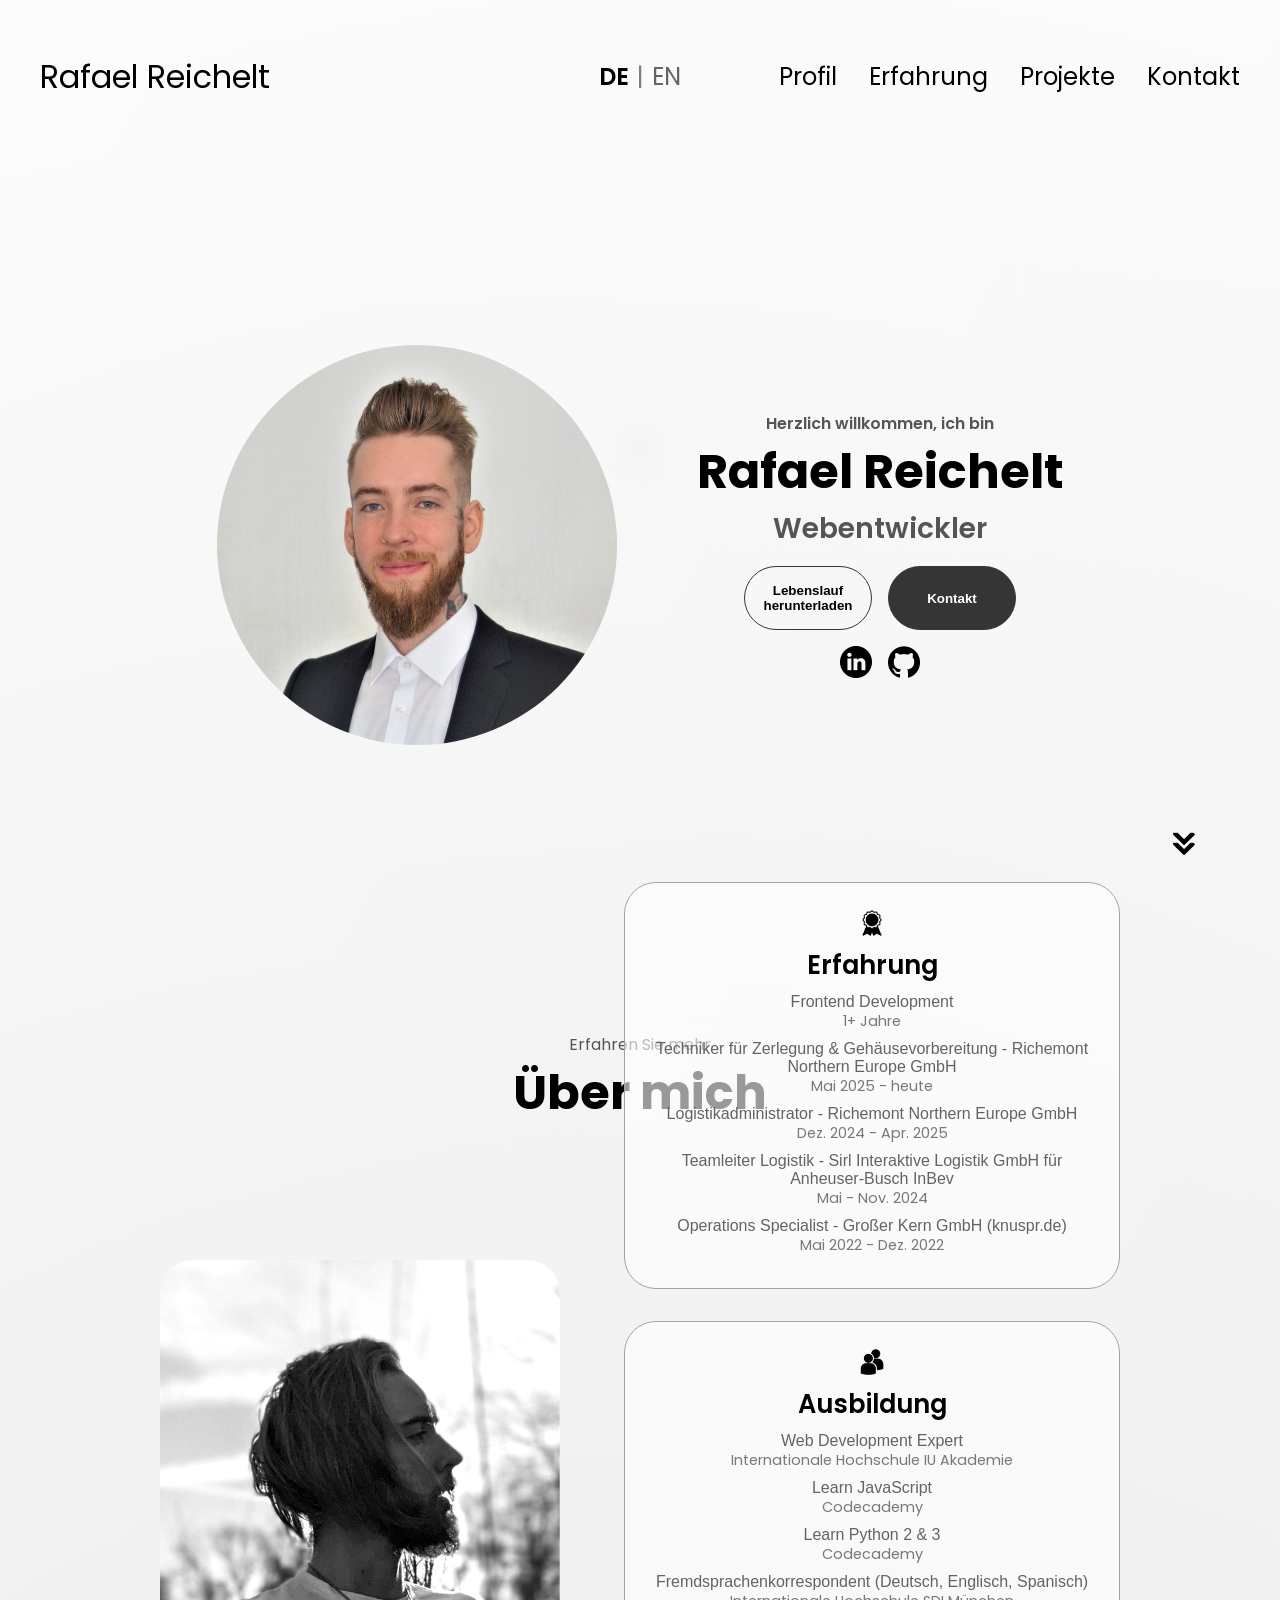
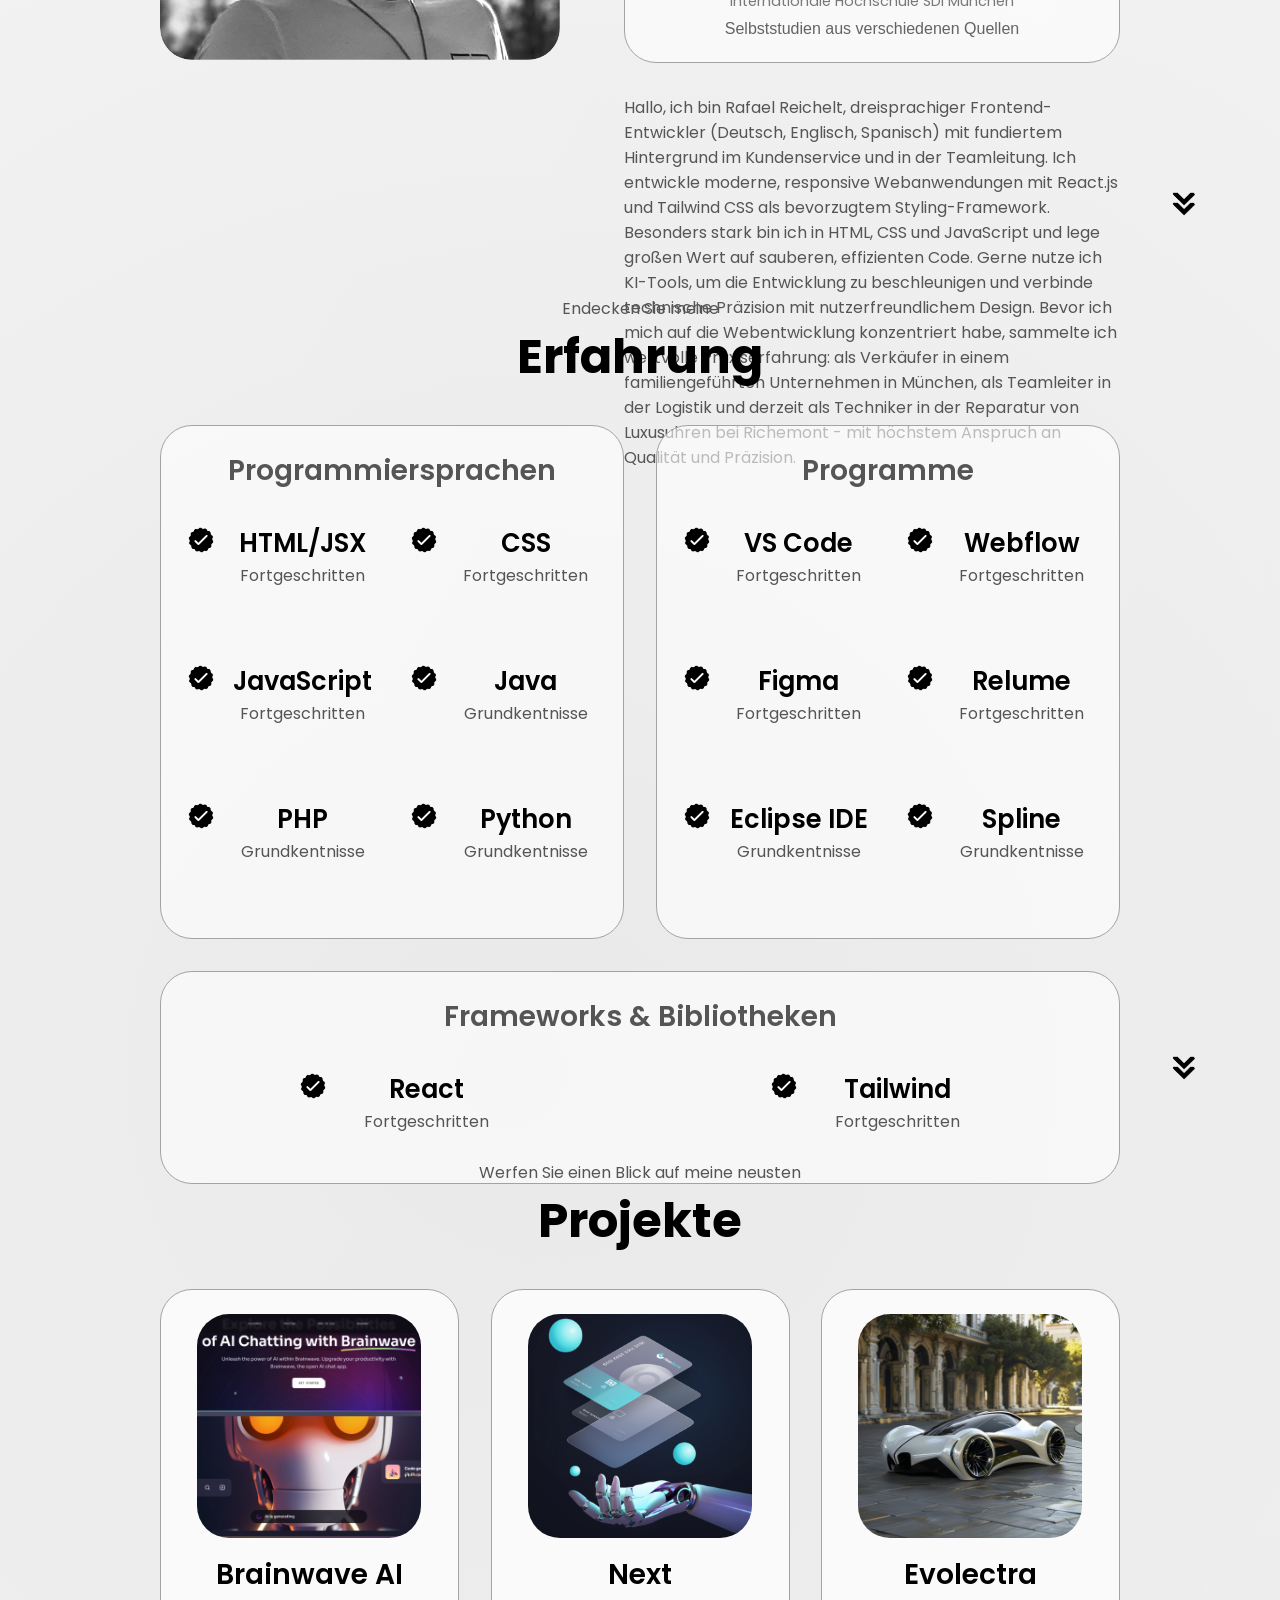
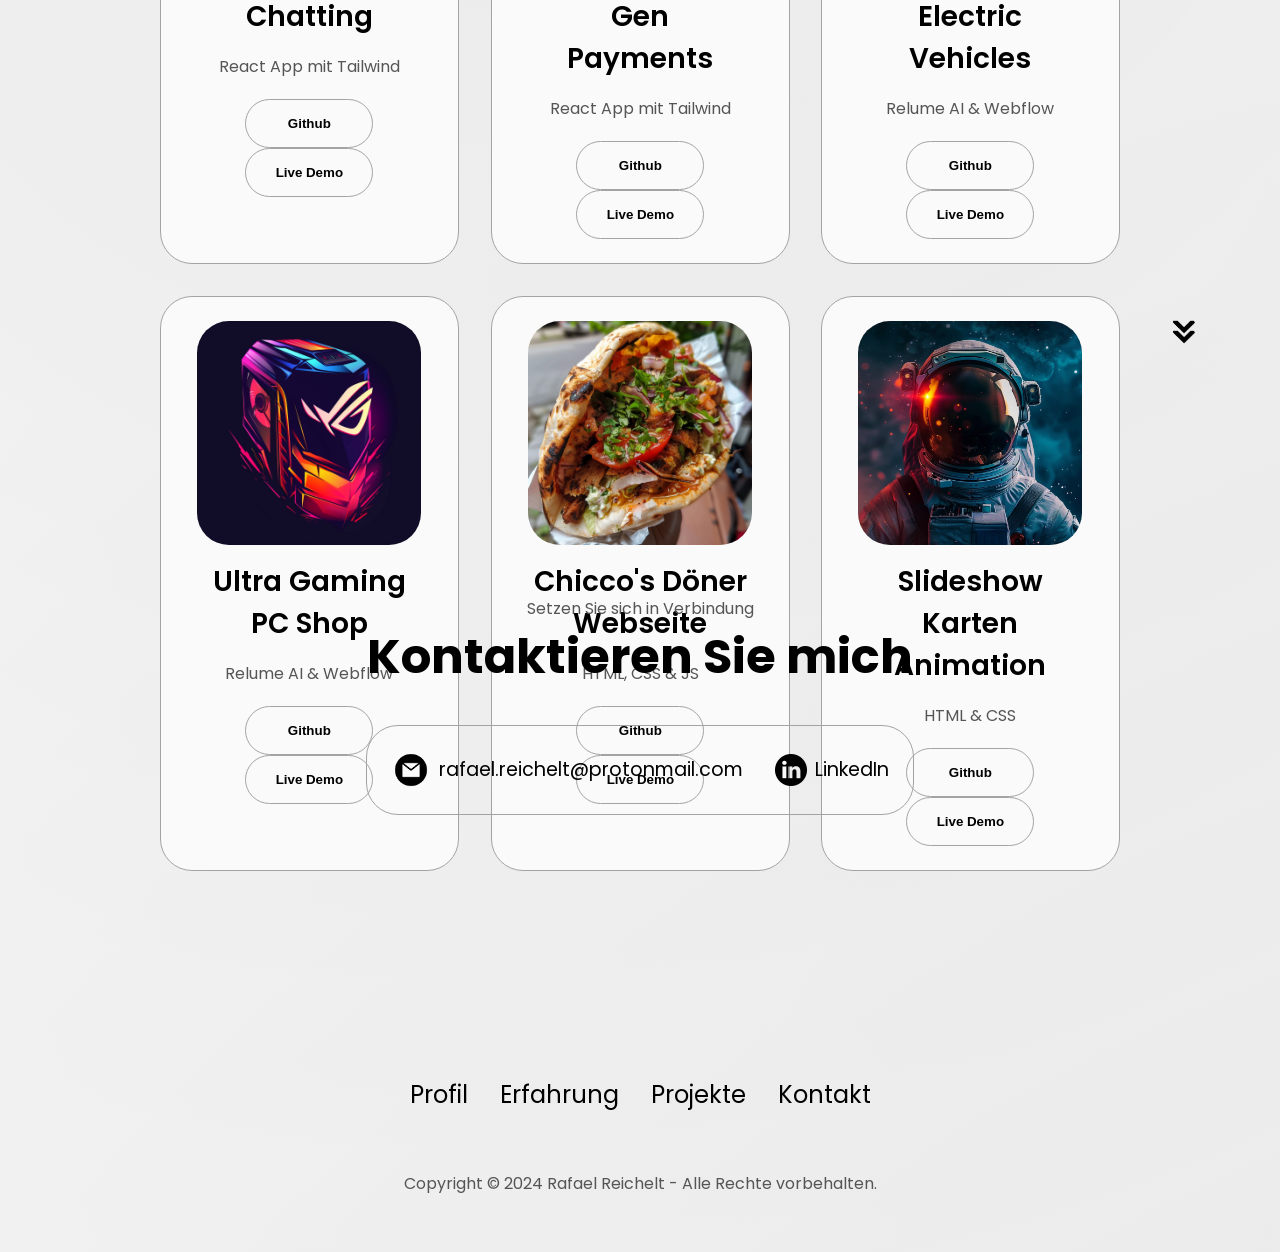
==== commit 168467ae: "Style Update Background color and lighting effect, container hover effect, picture hover effect, mou" ====
--- a/index-de.html
+++ b/index-de.html
@@ -57,7 +57,8 @@
         </div>
     </nav>
     <section id="profile">
-        <div class="section__pic-container">
+        <div class="section__pic-container tilt",
+        >
             <img src="./assets/ProfilBild.png" alt="Rafael Reichelt profile picture">
         </div>
         <div class="section__text">
@@ -87,12 +88,17 @@
                 onclick="location.href='https://github.com/rafar95'">
             </div>
         </div>
+        <img 
+        src="./assets/arrow.png" 
+        alt="Arrow icon" 
+        class="icon arrow"
+        onclick="location.href='#about'"/>
     </section>
     <section id="about">
         <p class="section__text__p1">Erfahren Sie mehr</p>
         <h1 class="title">Über mich</h1>
         <div class="section-container">
-            <div class="section__pic-container">
+            <div class="section__pic-container2">
                 <img 
                 src="./assets/ProfilBild2.png" 
                 alt="Profile picture"
--- a/style.css
+++ b/style.css
@@ -8,7 +8,24 @@
 }
 
 body {
-    font-family: "Poppins", sans-serif;
+  font-family: "Poppins", sans-serif;
+
+  background:
+    radial-gradient(circle at 20% 30%, rgba(0,0,0,0.08), transparent 50%),
+    radial-gradient(circle at 80% 70%, rgba(0,0,0,0.08), transparent 50%),
+    linear-gradient(120deg, #ffffff, #f8f8f8);
+    background-size: 200% 200%;
+
+    animation: moveLight 12s ease-in-out infinite alternate;
+}
+
+@keyframes moveLight {
+  0% {
+    background-position: 0% 0%, 100% 100%;
+  }
+  100% {
+    background-position: 100% 100%, 0% 0%;
+  }
 }
 
 html {
@@ -258,11 +275,60 @@
     height: 80vh;
 }
 
-.section__pic-container {
+.section__pic-container2 {
     display: flex;
     height: 400px;
     width: 400px;
     margin: auto 0;
+}
+
+.section__pic-container {
+  display: flex;
+  height: 400px;
+  width: 400px;
+  margin: auto 0;
+  border-radius: 50%;
+  overflow: hidden;
+  transition: transform 0.3s ease, box-shadow 0.3s ease;
+  position: relative;
+  transform-style: preserve-3d;
+  will-change: transform;
+}
+
+.section__pic-container:hover {
+  transform: translateY(-8px) scale(1.03);
+  box-shadow: 0 20px 40px rgba(0, 0, 0, 0.15);
+}
+
+.section__pic-container img {
+  width: 100%;
+  height: 100%;
+  object-fit: cover;
+  transition: transform 0.4s ease;
+  transform: scale(1.05);
+}
+
+.section__pic-container::before {
+  content: "";
+  position: absolute;
+  inset: 0;
+  border-radius: 50%;
+  padding: 2px;
+
+  background: linear-gradient(135deg, #999, #e0e0e0, #999);
+
+  -webkit-mask:
+    linear-gradient(#fff 0 0) content-box,
+    linear-gradient(#fff 0 0);
+  -webkit-mask-composite: xor;
+  mask-composite: exclude;
+
+  opacity: 0;
+  transition: opacity 0.3s ease;
+}
+
+.section__pic-container:hover::before {
+  opacity: 1;
 }
 
 .section__text {
@@ -452,17 +518,53 @@
 }
 
 .details-container-project {
-    padding: 1.5rem;
-    flex: 1;
-    background: white;
-    border-radius: 2rem;
-    border: rgb(53, 53, 53) 0.1rem solid;
-    border-color: rgb(163, 163, 163);
-    text-align: center;
+  padding: 1.5rem;
+  flex: 1;
+  background: rgba(255,255,255,0.6);
+  border-radius: 2rem;
+  border: 0.1rem solid rgb(163, 163, 163);
+  text-align: center;
+
+  position: relative;
+  transition: transform 0.25s ease, box-shadow 0.25s ease;
+  transform-style: preserve-3d;
+  will-change: transform;
+}
+
+/* Glow Border */
+.details-container-project::before {
+  content: "";
+  position: absolute;
+  inset: 0;
+  border-radius: 2rem;
+  padding: 1px;
+
+  background: linear-gradient(135deg, #999, #e0e0e0, #999);
+
+  -webkit-mask:
+    linear-gradient(#fff 0 0) content-box,
+    linear-gradient(#fff 0 0);
+  -webkit-mask-composite: xor;
+  mask-composite: exclude;
+
+  opacity: 0;
+  transition: opacity 0.3s ease;
+}
+
+/* Hover */
+.details-container-project:hover::before {
+  opacity: 1;
 }
 
 .details-container-project:hover {
-    background-color: #e0e0e0;
+  transform: translateY(-5px);
+  background-color: rgba(240, 240, 240, 0.7);
+  box-shadow: 0 15px 40px rgba(0, 0, 0, 0.12);
+}
+
+/* Inhalt nach vorne holen */
+.details-container-project > * {
+  transform: translateZ(30px);
 }
 
 .section-container {
@@ -645,3 +747,39 @@
 .skill:hover .tooltip {
   opacity: 1;
 }
+
+/* Style for arrow */
+
+.arrow {
+  animation: bounce 1.5s infinite;
+}
+
+@keyframes bounce {
+  0%, 100% { transform: translateY(0); }
+  50% { transform: translateY(8px); }
+}
+
+#profile {
+  position: relative;
+}
+
+/* Test Maus Glow */
+
+body::before {
+  content: "";
+  position: fixed;
+  inset: 0;
+  pointer-events: none;
+  z-index: 0;
+
+  background: radial-gradient(
+    circle at var(--mouse-x, 50%) var(--mouse-y, 50%),
+    rgba(0, 0, 0, 0.015),
+    transparent 5%
+  );
+}
+
+section {
+  position: relative;
+  z-index: 1;
+}
--- a/mediaqueries.css
+++ b/mediaqueries.css
@@ -38,6 +38,25 @@
     .about-containers {
         margin-top: 0;
     }
+    .section__pic-container2 {
+        width: 100%;
+        height: auto;
+        margin-bottom: 2rem;
+        margin-top: 1rem;
+    }
+
+    .section__pic-container2 img {
+        width: 100%;
+        height: auto;
+        border-radius: 2rem;
+    }
+    .section__pic-container {
+        width: 60vw;
+        height: 60vw;
+        max-width: 260px;
+        max-height: 260px;
+        margin: 0 auto 2rem;
+    }
 }
 
 @media (max-width: 768px) {
@@ -46,7 +65,6 @@
     grid-template-columns: 1fr;
   }
 
-  /* 🔥 HIER IST DER WICHTIGE TEIL */
   #experience article {
     flex-direction: column;
     align-items: center;
@@ -94,11 +112,6 @@
         gap: 0.5rem;
         text-align: center;
     }
-    .section__pic-container {
-        width: auto;
-        height: 46vw;
-        justify-content: center;
-    }
     .section__text__p2 {
         font-size: 1.25rem;
     }
